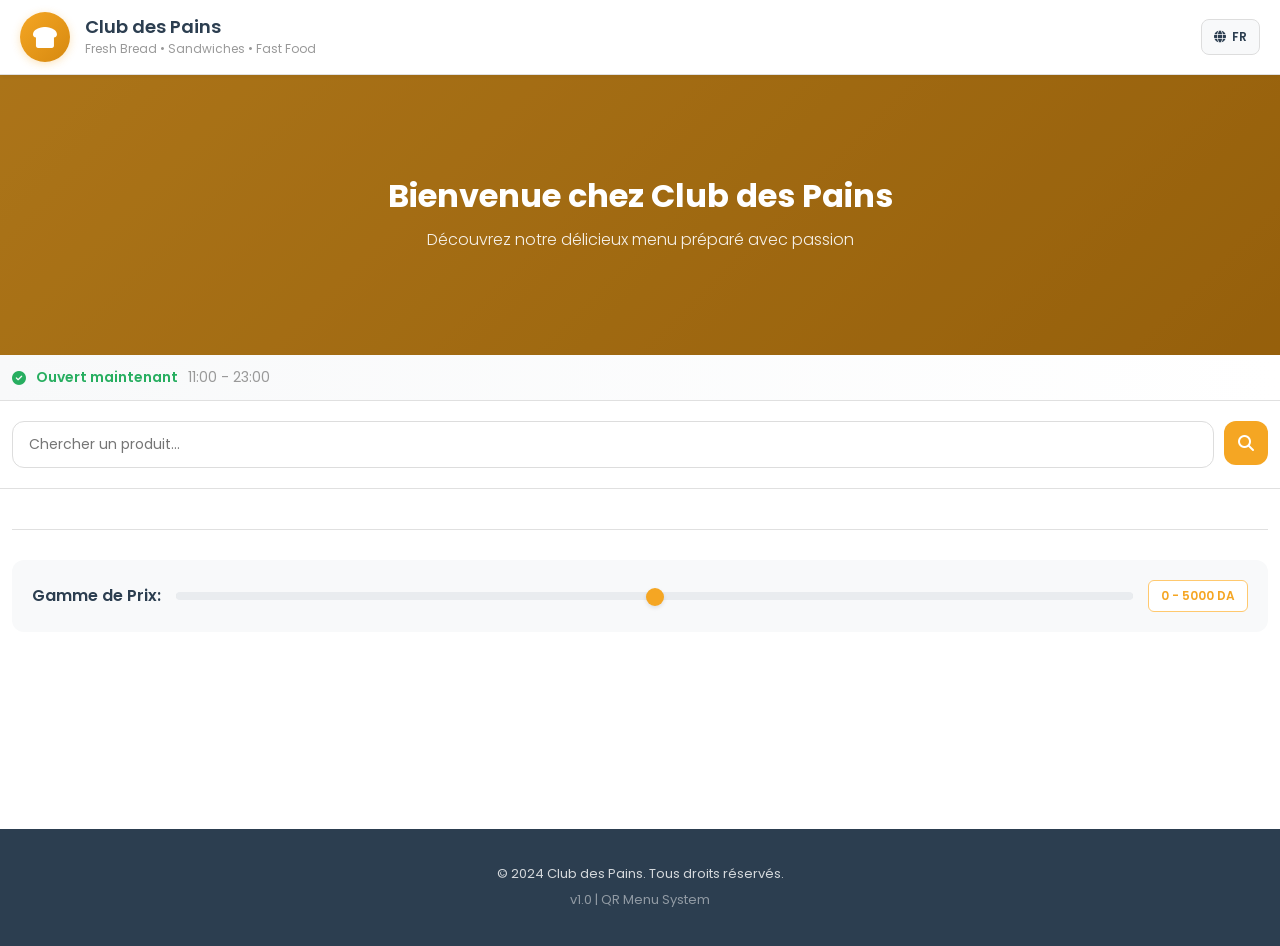
==== index.html @ e2d5fe2d "first commit" ====
<!doctype html>
<html lang="fr">
  <head>
    <meta charset="UTF-8" />
    <meta name="viewport" content="width=device-width, initial-scale=1.0" />
    <meta
      name="description"
      content="Club des Pains - Menu QR Code - Sandwiches, Burgers, Pizzas, Tacos et Desserts"
    />
    <meta
      name="keywords"
      content="restaurant menu, QR code menu, Club des Pains"
    />
    <meta property="og:title" content="Club des Pains - Menu QR" />
    <meta
      property="og:description"
      content="Découvrez notre menu complet via QR Code"
    />
    <meta property="og:image" content="assets/banners/hero.jpg" />
    <meta property="og:type" content="website" />
    <title>Club des Pains - Menu QR</title>

    <link
      rel="canonical"
      href="https://yourusername.github.io/menu-restaurant/"
    />
    <link
      rel="alternate"
      hreflang="fr"
      href="https://yourusername.github.io/menu-restaurant/?lang=fr"
    />
    <link
      rel="alternate"
      hreflang="ar"
      href="https://yourusername.github.io/menu-restaurant/?lang=ar"
    />
    <link
      rel="alternate"
      hreflang="en"
      href="https://yourusername.github.io/menu-restaurant/?lang=en"
    />

    <!-- Bootstrap 5 CSS -->
    <link
      href="https://cdnjs.cloudflare.com/ajax/libs/bootstrap/5.3.0/css/bootstrap.min.css"
      rel="stylesheet"
    />
    <!-- Font Awesome -->
    <link
      href="https://cdnjs.cloudflare.com/ajax/libs/font-awesome/6.4.0/css/all.min.css"
      rel="stylesheet"
    />
    <!-- Google Fonts -->
    <link
      href="https://fonts.googleapis.com/css2?family=Poppins:wght@300;400;500;600;700&family=Cairo:wght@400;500;600;700&display=swap"
      rel="stylesheet"
    />
    <!-- Custom CSS -->
    <link rel="stylesheet" href="css/style.css" />
    <link rel="stylesheet" href="css/responsive.css" />

    <script type="application/ld+json">
      {
        "@context": "https://schema.org",
        "@type": "Restaurant",
        "name": "Club des Pains",
        "url": "https://yourusername.github.io/menu-restaurant/",
        "telephone": "+213 XXXXXXXXX",
        "address": {
          "@type": "PostalAddress",
          "addressCountry": "DZ"
        }
      }
    </script>
  </head>
  <body>
    <!-- Header -->
    <header class="header sticky-top">
      <div class="container-fluid header-content">
        <div class="row align-items-center">
          <div class="col-auto">
            <div class="logo-section">
              <div class="logo-badge">
                <i class="fas fa-bread-slice"></i>
              </div>
              <div class="logo-text">
                <h1 class="restaurant-name" data-i18n="restaurant_name">
                  Club des Pains
                </h1>
                <p class="restaurant-slogan" data-i18n="restaurant_slogan">
                  Fresh Bread • Sandwiches • Fast Food
                </p>
              </div>
            </div>
          </div>

          <div class="col"></div>

          <div class="col-auto">
            <div class="header-controls">
              <!-- Table Number -->
              <div class="table-badge" id="tableNumber" style="display: none">
                <i class="fas fa-utensils"></i>
                <span class="table-num" id="tableNum"></span>
              </div>

              <!-- Language Selector -->
              <div class="language-selector">
                <button
                  class="lang-btn"
                  id="langBtn"
                  data-bs-toggle="dropdown"
                  aria-expanded="false"
                >
                  <i class="fas fa-globe"></i>
                  <span id="currentLang">FR</span>
                </button>
                <ul class="dropdown-menu dropdown-menu-end" id="langDropdown">
                  <li>
                    <a class="dropdown-item lang-option" data-lang="fr" href="#"
                      ><span>🇫🇷</span> Français</a
                    >
                  </li>
                  <li>
                    <a class="dropdown-item lang-option" data-lang="ar" href="#"
                      ><span>🇩🇿</span> العربية</a
                    >
                  </li>
                  <li>
                    <a class="dropdown-item lang-option" data-lang="en" href="#"
                      ><span>🇬🇧</span> English</a
                    >
                  </li>
                </ul>
              </div>
            </div>
          </div>
        </div>
      </div>
    </header>

    <!-- Hero Section -->
    <section class="hero">
      <div
        class="hero-image"
        style="background: linear-gradient(135deg, #f5a623 0%, #d68910 100%)"
      ></div>
      <div class="hero-overlay">
        <div class="hero-content">
          <h2 class="hero-title" data-i18n="welcome">
            Bienvenue chez Club des Pains
          </h2>
          <p class="hero-subtitle" data-i18n="hero_description">
            Découvrez notre délicieux menu préparé avec passion
          </p>
        </div>
      </div>
    </section>

    <!-- Status Banner -->
    <div class="status-banner">
      <div class="container-fluid">
        <div class="status-content">
          <i class="fas fa-check-circle"></i>
          <span data-i18n="open_now">Ouvert maintenant</span>
          <span class="status-time">11:00 - 23:00</span>
        </div>
      </div>
    </div>

    <!-- Search Bar -->
    <div class="search-section">
      <div class="container-fluid">
        <div class="search-wrapper">
          <input
            type="text"
            class="search-input"
            id="searchInput"
            placeholder="Chercher un produit..."
            data-i18n-placeholder="search_placeholder"
          />
          <button class="search-btn" id="searchBtn">
            <i class="fas fa-search"></i>
          </button>
        </div>
      </div>
    </div>

    <!-- Main Content -->
    <main class="main-content">
      <div class="container-fluid">
        <!-- Categories Tabs -->
        <div class="categories-section">
          <div class="categories-scroll">
            <div class="category-tabs" id="categoryTabs">
              <!-- Tabs will be generated by JavaScript -->
            </div>
          </div>
        </div>

        <!-- Filters -->
        <div class="filters-section">
          <div class="filter-group">
            <label data-i18n="price_range">Gamme de Prix:</label>
            <input
              type="range"
              class="form-range filter-range"
              id="priceFilter"
              min="0"
              max="5000"
              step="100"
            />
            <span class="price-display" id="priceDisplay">0 - 5000 DA</span>
          </div>
        </div>

        <!-- Products Grid -->
        <div class="products-grid" id="productsGrid">
          <!-- Products will be generated by JavaScript -->
        </div>

        <!-- No Results -->
        <div class="no-results" id="noResults" style="display: none">
          <i class="fas fa-search"></i>
          <p data-i18n="no_results">Aucun produit trouvé</p>
        </div>
      </div>
    </main>

    <!-- Product Details Modal -->
    <div class="modal fade" id="productModal" tabindex="-1" aria-hidden="true">
      <div class="modal-dialog modal-dialog-centered modal-lg">
        <div class="modal-content">
          <div class="modal-header">
            <h5 class="modal-title" id="productModalLabel"></h5>
            <button
              type="button"
              class="btn-close"
              data-bs-dismiss="modal"
              aria-label="Close"
            ></button>
          </div>
          <div class="modal-body">
            <div class="product-modal-image" id="productModalImage"></div>
            <div class="product-modal-details">
              <h3 id="productModalName"></h3>
              <p class="product-category" id="productModalCategory"></p>
              <p class="product-description" id="productModalDescription"></p>

              <!-- Ingredients -->
              <div class="ingredients-section">
                <h6 data-i18n="ingredients">Ingrédients:</h6>
                <p id="productModalIngredients"></p>
              </div>

              <!-- Price & Availability -->
              <div class="price-availability">
                <div class="price-section">
                  <span class="price-label" data-i18n="price">Prix:</span>
                  <span class="price-value" id="productModalPrice"></span>
                </div>
                <div
                  class="availability-badge"
                  id="productModalAvailability"
                ></div>
              </div>
            </div>
          </div>
          <div class="modal-footer">
            <button
              type="button"
              class="btn btn-secondary"
              data-bs-dismiss="modal"
              data-i18n="close"
            >
              Fermer
            </button>
            <button
              type="button"
              class="btn btn-primary"
              id="addToOrderBtn"
              data-i18n="add_to_order"
            >
              Ajouter à la commande
            </button>
          </div>
        </div>
      </div>
    </div>

    <!-- Footer -->
    <footer class="footer">
      <div class="container-fluid">
        <div class="footer-content">
          <p>
            &copy; 2024 Club des Pains.
            <span data-i18n="all_rights">Tous droits réservés</span>.
          </p>
          <p class="footer-version">v1.0 | QR Menu System</p>
        </div>
      </div>
    </footer>

    <!-- Bootstrap JS -->
    <script src="https://cdnjs.cloudflare.com/ajax/libs/bootstrap/5.3.0/js/bootstrap.bundle.min.js"></script>
    <!-- App Scripts -->
    <script src="js/app.js"></script>
    <script src="js/menu.js"></script>
    <script src="js/search.js"></script>
  </body>
</html>
---- css/style.css ----
/* ================================
   GLOBAL STYLES
   ================================ */

:root {
  --primary-color: #f5a623;
  --primary-dark: #d68910;
  --primary-light: #ffc96f;
  --secondary-color: #2c3e50;
  --accent-color: #e74c3c;
  --success-color: #27ae60;
  --warning-color: #f39c12;
  --light-bg: #f8f9fa;
  --card-shadow: 0 2px 8px rgba(0, 0, 0, 0.1);
  --card-shadow-hover: 0 8px 24px rgba(0, 0, 0, 0.15);
  --border-radius: 12px;
  --transition: all 0.3s cubic-bezier(0.4, 0, 0.2, 1);
}

* {
  margin: 0;
  padding: 0;
  box-sizing: border-box;
}

html {
  scroll-behavior: smooth;
}

body {
  font-family: "Poppins", sans-serif;
  background-color: #ffffff;
  color: #333;
  overflow-x: hidden;
}

body[dir="rtl"] {
  font-family: "Cairo", sans-serif;
  direction: rtl;
  text-align: right;
}

/* Typography */
h1,
h2,
h3,
h4,
h5,
h6 {
  font-weight: 600;
  color: var(--secondary-color);
  margin-bottom: 0.5rem;
}

p {
  margin-bottom: 0;
  color: #666;
  line-height: 1.6;
}

a {
  color: var(--primary-color);
  text-decoration: none;
  transition: var(--transition);
}

a:hover {
  color: var(--primary-dark);
}

/* ================================
   HEADER STYLES
   ================================ */

.header {
  background: white;
  border-bottom: 1px solid #e0e0e0;
  z-index: 1000;
  box-shadow: 0 2px 4px rgba(0, 0, 0, 0.05);
}

.header-content {
  padding: 12px 20px;
}

.logo-section {
  display: flex;
  align-items: center;
  gap: 15px;
}

.logo-badge {
  width: 50px;
  height: 50px;
  background: linear-gradient(
    135deg,
    var(--primary-color),
    var(--primary-dark)
  );
  border-radius: 50%;
  display: flex;
  align-items: center;
  justify-content: center;
  color: white;
  font-size: 24px;
  flex-shrink: 0;
  box-shadow: 0 2px 8px rgba(245, 166, 35, 0.3);
}

.logo-text h1 {
  font-size: 18px;
  margin: 0;
  color: var(--secondary-color);
}

.restaurant-slogan {
  font-size: 12px;
  color: #999;
  margin-top: 2px;
}

.header-controls {
  display: flex;
  align-items: center;
  gap: 15px;
}

/* Table Badge */
.table-badge {
  background: var(--light-bg);
  border: 2px solid var(--primary-color);
  border-radius: 8px;
  padding: 8px 12px;
  display: flex;
  align-items: center;
  gap: 8px;
  font-weight: 600;
  color: var(--primary-dark);
  font-size: 14px;
}

/* Language Selector */
.language-selector {
  position: relative;
}

.lang-btn {
  background: var(--light-bg);
  border: 1px solid #ddd;
  border-radius: 8px;
  padding: 8px 12px;
  font-size: 12px;
  font-weight: 600;
  color: var(--secondary-color);
  display: flex;
  align-items: center;
  gap: 6px;
  cursor: pointer;
  transition: var(--transition);
}

.lang-btn:hover {
  background: var(--primary-color);
  color: white;
  border-color: var(--primary-color);
}

.lang-option {
  font-size: 14px;
  transition: var(--transition);
}

.lang-option:hover {
  background-color: var(--light-bg);
  color: var(--primary-dark);
}

/* ================================
   HERO SECTION
   ================================ */

.hero {
  height: 280px;
  position: relative;
  overflow: hidden;
  background: linear-gradient(
    135deg,
    var(--primary-color),
    var(--primary-dark)
  );
}

.hero-image {
  width: 100%;
  height: 100%;
  position: absolute;
  top: 0;
  left: 0;
  z-index: 1;
}

.hero-overlay {
  position: absolute;
  top: 0;
  left: 0;
  width: 100%;
  height: 100%;
  background: rgba(0, 0, 0, 0.3);
  z-index: 2;
  display: flex;
  align-items: center;
  justify-content: center;
}

.hero-content {
  text-align: center;
  color: white;
  z-index: 3;
  position: relative;
}

.hero-title {
  font-size: 32px;
  font-weight: 700;
  margin-bottom: 12px;
  color: white;
}

.hero-subtitle {
  font-size: 16px;
  color: rgba(255, 255, 255, 0.9);
  font-weight: 300;
}

/* ================================
   STATUS BANNER
   ================================ */

.status-banner {
  background: linear-gradient(90deg, #f8f9fa, #fff);
  border-bottom: 1px solid #e0e0e0;
  padding: 12px 0;
}

.status-content {
  display: flex;
  align-items: center;
  gap: 10px;
  color: var(--success-color);
  font-weight: 600;
  font-size: 14px;
}

.status-time {
  color: #999;
  font-weight: 400;
}

/* ================================
   SEARCH SECTION
   ================================ */

.search-section {
  padding: 20px 0;
  background: white;
  border-bottom: 1px solid #e0e0e0;
}

.search-wrapper {
  display: flex;
  gap: 10px;
  position: relative;
}

.search-input {
  flex: 1;
  padding: 12px 16px;
  border: 1px solid #ddd;
  border-radius: var(--border-radius);
  font-size: 14px;
  transition: var(--transition);
}

.search-input:focus {
  outline: none;
  border-color: var(--primary-color);
  box-shadow: 0 0 0 3px rgba(245, 166, 35, 0.1);
}

.search-btn {
  background: var(--primary-color);
  border: none;
  color: white;
  width: 44px;
  height: 44px;
  border-radius: var(--border-radius);
  cursor: pointer;
  display: flex;
  align-items: center;
  justify-content: center;
  transition: var(--transition);
  font-size: 16px;
}

.search-btn:hover {
  background: var(--primary-dark);
  transform: translateY(-2px);
}

/* ================================
   MAIN CONTENT
   ================================ */

.main-content {
  padding: 20px 0;
  background: white;
  min-height: calc(100vh - 600px);
}

/* Categories Section */
.categories-section {
  margin-bottom: 30px;
  border-bottom: 1px solid #e0e0e0;
  padding-bottom: 20px;
}

.categories-scroll {
  overflow-x: auto;
  -webkit-overflow-scrolling: touch;
  scrollbar-width: none;
}

.categories-scroll::-webkit-scrollbar {
  display: none;
}

.category-tabs {
  display: flex;
  gap: 10px;
  min-width: min-content;
  padding: 0 20px;
}

.category-tab {
  padding: 10px 18px;
  background: var(--light-bg);
  border: 2px solid transparent;
  border-radius: 20px;
  cursor: pointer;
  font-size: 13px;
  font-weight: 600;
  color: #666;
  white-space: nowrap;
  transition: var(--transition);
  flex-shrink: 0;
}

.category-tab:hover {
  background: var(--primary-light);
  color: var(--secondary-color);
}

.category-tab.active {
  background: var(--primary-color);
  color: white;
  border-color: var(--primary-dark);
}

/* Filters Section */
.filters-section {
  padding: 20px;
  background: var(--light-bg);
  border-radius: var(--border-radius);
  margin-bottom: 30px;
}

.filter-group {
  display: flex;
  align-items: center;
  gap: 15px;
}

.filter-group label {
  font-weight: 600;
  color: var(--secondary-color);
  white-space: nowrap;
  margin: 0;
}

.filter-range {
  flex: 1;
  height: 6px;
  border-radius: 3px;
  background: #ddd;
  outline: none;
  -webkit-appearance: none;
  appearance: none;
}

.filter-range::-webkit-slider-thumb {
  -webkit-appearance: none;
  appearance: none;
  width: 18px;
  height: 18px;
  border-radius: 50%;
  background: var(--primary-color);
  cursor: pointer;
  transition: var(--transition);
  box-shadow: 0 2px 4px rgba(0, 0, 0, 0.1);
}

.filter-range::-webkit-slider-thumb:hover {
  background: var(--primary-dark);
  transform: scale(1.1);
}

.filter-range::-moz-range-thumb {
  width: 18px;
  height: 18px;
  border-radius: 50%;
  background: var(--primary-color);
  cursor: pointer;
  border: none;
  transition: var(--transition);
  box-shadow: 0 2px 4px rgba(0, 0, 0, 0.1);
}

.price-display {
  background: white;
  padding: 6px 12px;
  border-radius: 6px;
  font-size: 12px;
  font-weight: 600;
  color: var(--primary-color);
  white-space: nowrap;
  border: 1px solid var(--primary-light);
}

/* Products Grid */
.products-grid {
  display: grid;
  grid-template-columns: repeat(auto-fill, minmax(160px, 1fr));
  gap: 20px;
  padding: 0 20px 40px;
  margin-bottom: 20px;
}

.product-card {
  background: white;
  border-radius: var(--border-radius);
  overflow: hidden;
  cursor: pointer;
  transition: var(--transition);
  box-shadow: var(--card-shadow);
  display: flex;
  flex-direction: column;
  border: 1px solid #f0f0f0;
}

.product-card:hover {
  box-shadow: var(--card-shadow-hover);
  transform: translateY(-4px);
}

.product-image {
  width: 100%;
  height: 140px;
  background: linear-gradient(135deg, #f5a623, #d68910);
  display: flex;
  align-items: center;
  justify-content: center;
  overflow: hidden;
  font-size: 40px;
  color: white;
  opacity: 0.9;
}

.product-image img {
  width: 100%;
  height: 100%;
  object-fit: cover;
}

.product-content {
  padding: 15px;
  flex: 1;
  display: flex;
  flex-direction: column;
}

.product-name {
  font-size: 14px;
  font-weight: 600;
  color: var(--secondary-color);
  margin-bottom: 6px;
  line-height: 1.3;
  min-height: 28px;
}

.product-description {
  font-size: 12px;
  color: #999;
  margin-bottom: 10px;
  line-height: 1.3;
  display: -webkit-box;
  -webkit-line-clamp: 2;
  -webkit-box-orient: vertical;
  overflow: hidden;
}

.product-footer {
  display: flex;
  justify-content: space-between;
  align-items: center;
  margin-top: auto;
}

.product-price {
  font-size: 16px;
  font-weight: 700;
  color: var(--primary-color);
}

.availability-badge {
  font-size: 11px;
  padding: 4px 8px;
  border-radius: 6px;
  font-weight: 600;
  white-space: nowrap;
}

.availability-badge.available {
  background: #d4edda;
  color: #155724;
}

.availability-badge.unavailable {
  background: #f8d7da;
  color: #721c24;
}

/* No Results */
.no-results {
  text-align: center;
  padding: 60px 20px;
  color: #999;
}

.no-results i {
  font-size: 48px;
  margin-bottom: 20px;
  opacity: 0.3;
}

.no-results p {
  font-size: 16px;
}

/* ================================
   PRODUCT MODAL
   ================================ */

.modal-content {
  border: none;
  border-radius: var(--border-radius);
  box-shadow: 0 10px 40px rgba(0, 0, 0, 0.2);
}

.modal-header {
  border-bottom: 1px solid #e0e0e0;
  padding: 20px;
}

.modal-body {
  padding: 0;
}

.product-modal-image {
  width: 100%;
  height: 300px;
  background: linear-gradient(135deg, #f5a623, #d68910);
  display: flex;
  align-items: center;
  justify-content: center;
  font-size: 60px;
  color: white;
  overflow: hidden;
}

.product-modal-image img {
  width: 100%;
  height: 100%;
  object-fit: cover;
}

.product-modal-details {
  padding: 20px;
}

.product-modal-details h3 {
  font-size: 24px;
  margin-bottom: 8px;
}

.product-category {
  color: var(--primary-color);
  font-weight: 600;
  font-size: 12px;
  text-transform: uppercase;
  margin-bottom: 12px;
}

.product-description {
  font-size: 14px;
  color: #666;
  margin-bottom: 20px;
  line-height: 1.6;
}

.ingredients-section {
  background: var(--light-bg);
  padding: 15px;
  border-radius: 8px;
  margin-bottom: 20px;
}

.ingredients-section h6 {
  margin: 0 0 10px;
  font-size: 13px;
  font-weight: 600;
}

.ingredients-section p {
  margin: 0;
  font-size: 13px;
  line-height: 1.6;
  color: #666;
}

.price-availability {
  display: flex;
  justify-content: space-between;
  align-items: center;
  padding-top: 15px;
  border-top: 1px solid #e0e0e0;
}

.price-section {
  display: flex;
  align-items: center;
  gap: 8px;
}

.price-label {
  font-weight: 600;
  color: #666;
  font-size: 13px;
}

.price-value {
  font-size: 24px;
  font-weight: 700;
  color: var(--primary-color);
}

.modal-footer {
  border-top: 1px solid #e0e0e0;
  padding: 15px 20px;
  gap: 10px;
}

.btn-primary {
  background: var(--primary-color);
  border: none;
  color: white;
  font-weight: 600;
  transition: var(--transition);
}

.btn-primary:hover {
  background: var(--primary-dark);
  color: white;
}

/* ================================
   FOOTER
   ================================ */

.footer {
  background: var(--secondary-color);
  color: white;
  padding: 30px 0;
  text-align: center;
  margin-top: 40px;
}

.footer-content p {
  margin: 5px 0;
  color: rgba(255, 255, 255, 0.8);
  font-size: 13px;
}

.footer-version {
  font-size: 12px;
  opacity: 0.6;
}

/* ================================
   ANIMATIONS
   ================================ */

@keyframes fadeIn {
  from {
    opacity: 0;
    transform: translateY(10px);
  }
  to {
    opacity: 1;
    transform: translateY(0);
  }
}

@keyframes slideInLeft {
  from {
    opacity: 0;
    transform: translateX(-20px);
  }
  to {
    opacity: 1;
    transform: translateX(0);
  }
}

.product-card {
  animation: fadeIn 0.4s ease-out;
}

/* ================================
   SCROLLBAR STYLING
   ================================ */

::-webkit-scrollbar {
  width: 8px;
  height: 8px;
}

::-webkit-scrollbar-track {
  background: #f1f1f1;
}

::-webkit-scrollbar-thumb {
  background: var(--primary-color);
  border-radius: 4px;
}

::-webkit-scrollbar-thumb:hover {
  background: var(--primary-dark);
}
---- css/responsive.css ----
/* ================================
   RESPONSIVE STYLES
   ================================ */

/* Mobile adjustments */
@media (max-width: 768px) {
    .hero {
        height: 200px;
    }

    .hero-title {
        font-size: 24px;
    }

    .hero-subtitle {
        font-size: 14px;
    }

    .logo-badge {
        width: 40px;
        height: 40px;
        font-size: 20px;
    }

    .logo-text h1 {
        font-size: 16px;
    }

    .restaurant-slogan {
        font-size: 10px;
    }

    .search-input {
        padding: 10px 12px;
        font-size: 13px;
    }

    .search-btn {
        width: 40px;
        height: 40px;
        font-size: 14px;
    }

    .category-tab {
        padding: 8px 14px;
        font-size: 12px;
    }

    .product-image {
        height: 120px;
        font-size: 35px;
    }

    .product-name {
        font-size: 13px;
    }

    .product-description {
        font-size: 11px;
    }

    .product-price {
        font-size: 14px;
    }

    .availability-badge {
        font-size: 10px;
        padding: 3px 6px;
    }

    .modal-body {
        padding: 15px;
    }

    .product-modal-image {
        height: 250px;
        font-size: 50px;
    }

    .product-modal-details h3 {
        font-size: 20px;
    }

    .product-description {
        font-size: 13px;
    }

    .price-value {
        font-size: 20px;
    }

    .btn-primary {
        padding: 10px 15px;
        font-size: 14px;
    }
}

/* Extra small devices */
@media (max-width: 480px) {
    .hero {
        height: 180px;
    }

    .header-content {
        padding: 10px 15px;
    }

    .logo-section {
        gap: 10px;
    }

    .logo-badge {
        width: 35px;
        height: 35px;
        font-size: 18px;
    }

    .logo-text h1 {
        font-size: 14px;
    }

    .restaurant-slogan {
        font-size: 9px;
    }

    .header-controls {
        gap: 10px;
    }

    .lang-btn {
        padding: 6px 10px;
        font-size: 11px;
    }

    .search-section {
        padding: 15px 0;
    }

    .search-wrapper {
        gap: 8px;
    }

    .search-input {
        padding: 8px 10px;
        font-size: 12px;
    }

    .search-btn {
        width: 36px;
        height: 36px;
    }

    .filters-section {
        padding: 15px;
    }

    .filter-group {
        flex-wrap: wrap;
        gap: 10px;
    }

    .filter-group label {
        font-size: 12px;
    }

    .price-display {
        font-size: 11px;
        padding: 5px 10px;
    }

    .products-grid {
        grid-template-columns: repeat(auto-fill, minmax(140px, 1fr));
        gap: 15px;
        padding: 0 15px 30px;
    }

    .product-card {
        margin-bottom: 10px;
    }

    .product-image {
        height: 100px;
        font-size: 30px;
    }

    .product-name {
        font-size: 12px;
        min-height: 24px;
    }

    .product-description {
        font-size: 10px;
    }

    .product-price {
        font-size: 13px;
    }

    .availability-badge {
        font-size: 9px;
        padding: 2px 5px;
    }

    .status-banner {
        padding: 8px 0;
    }

    .status-content {
        gap: 8px;
        font-size: 12px;
    }

    .status-time {
        font-size: 11px;
    }

    .hero-title {
        font-size: 20px;
    }

    .hero-subtitle {
        font-size: 12px;
    }

    .footer {
        padding: 20px 0;
    }

    .footer-content p {
        font-size: 11px;
    }

    .footer-version {
        font-size: 10px;
    }
}
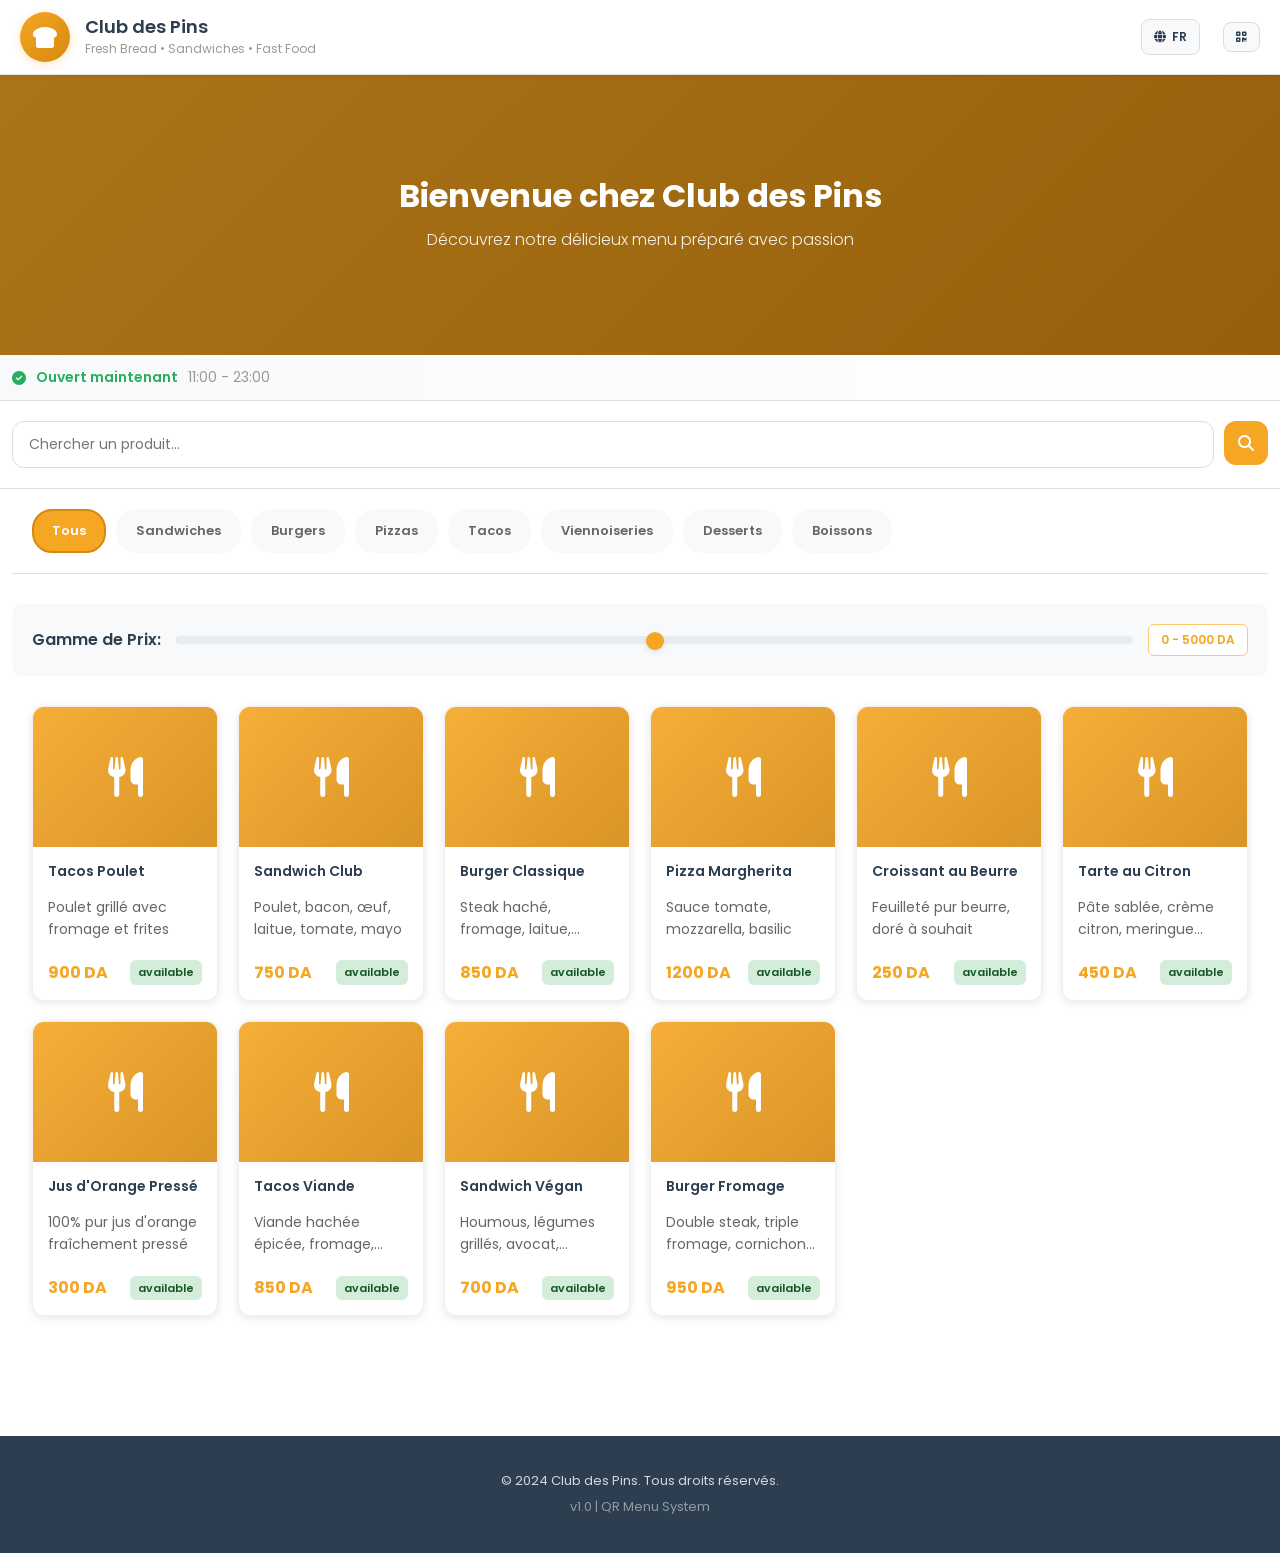
==== commit 02d33c3d: "updates" ====
--- a/index.html
+++ b/index.html
@@ -5,39 +5,39 @@
     <meta name="viewport" content="width=device-width, initial-scale=1.0" />
     <meta
       name="description"
-      content="Club des Pains - Menu QR Code - Sandwiches, Burgers, Pizzas, Tacos et Desserts"
+      content="Club des Pins - Menu QR Code - Sandwiches, Burgers, Pizzas, Tacos et Desserts"
     />
     <meta
       name="keywords"
-      content="restaurant menu, QR code menu, Club des Pains"
-    />
-    <meta property="og:title" content="Club des Pains - Menu QR" />
+      content="restaurant menu, QR code menu, Club des Pins"
+    />
+    <meta property="og:title" content="Club des Pins - Menu QR" />
     <meta
       property="og:description"
       content="Découvrez notre menu complet via QR Code"
     />
     <meta property="og:image" content="assets/banners/hero.jpg" />
     <meta property="og:type" content="website" />
-    <title>Club des Pains - Menu QR</title>
+    <title>Club des Pins - Menu QR</title>
 
     <link
       rel="canonical"
-      href="https://yourusername.github.io/menu-restaurant/"
+      href="https://haithemkoriche.github.io/menu-restaurant/"
     />
     <link
       rel="alternate"
       hreflang="fr"
-      href="https://yourusername.github.io/menu-restaurant/?lang=fr"
+      href="https://haithemkoriche.github.io/menu-restaurant/?lang=fr"
     />
     <link
       rel="alternate"
       hreflang="ar"
-      href="https://yourusername.github.io/menu-restaurant/?lang=ar"
+      href="https://haithemkoriche.github.io/menu-restaurant/?lang=ar"
     />
     <link
       rel="alternate"
       hreflang="en"
-      href="https://yourusername.github.io/menu-restaurant/?lang=en"
+      href="https://haithemkoriche.github.io/menu-restaurant/?lang=en"
     />
 
     <!-- Bootstrap 5 CSS -->
@@ -63,8 +63,8 @@
       {
         "@context": "https://schema.org",
         "@type": "Restaurant",
-        "name": "Club des Pains",
-        "url": "https://yourusername.github.io/menu-restaurant/",
+        "name": "Club des Pins",
+        "url": "https://haithemkoriche.github.io/menu-restaurant/",
         "telephone": "+213 XXXXXXXXX",
         "address": {
           "@type": "PostalAddress",
@@ -85,7 +85,7 @@
               </div>
               <div class="logo-text">
                 <h1 class="restaurant-name" data-i18n="restaurant_name">
-                  Club des Pains
+                  Club des Pins
                 </h1>
                 <p class="restaurant-slogan" data-i18n="restaurant_slogan">
                   Fresh Bread • Sandwiches • Fast Food
@@ -133,6 +133,11 @@
                   </li>
                 </ul>
               </div>
+
+              <!-- QR Code Generator -->
+              <button class="qr-btn" id="qrBtn" title="Generate QR Code">
+                <i class="fas fa-qrcode"></i>
+              </button>
             </div>
           </div>
         </div>
@@ -148,7 +153,7 @@
       <div class="hero-overlay">
         <div class="hero-content">
           <h2 class="hero-title" data-i18n="welcome">
-            Bienvenue chez Club des Pains
+            Bienvenue chez Club des Pins
           </h2>
           <p class="hero-subtitle" data-i18n="hero_description">
             Découvrez notre délicieux menu préparé avec passion
@@ -293,7 +298,7 @@
       <div class="container-fluid">
         <div class="footer-content">
           <p>
-            &copy; 2024 Club des Pains.
+            &copy; 2024 Club des Pins.
             <span data-i18n="all_rights">Tous droits réservés</span>.
           </p>
           <p class="footer-version">v1.0 | QR Menu System</p>
--- a/css/style.css
+++ b/css/style.css
@@ -175,6 +175,34 @@
   color: var(--primary-dark);
 }
 
+/* QR Code Button */
+.qr-btn {
+  background: var(--light-bg);
+  border: 1px solid #ddd;
+  border-radius: 8px;
+  padding: 8px 12px;
+  font-size: 12px;
+  font-weight: 600;
+  color: var(--secondary-color);
+  display: flex;
+  align-items: center;
+  gap: 6px;
+  cursor: pointer;
+  transition: var(--transition);
+  margin-left: 8px;
+}
+
+.qr-btn:hover {
+  background: var(--primary-color);
+  color: white;
+  border-color: var(--primary-color);
+  transform: translateY(-2px);
+}
+
+.qr-btn:active {
+  transform: translateY(0);
+}
+
 /* ================================
    HERO SECTION
    ================================ */
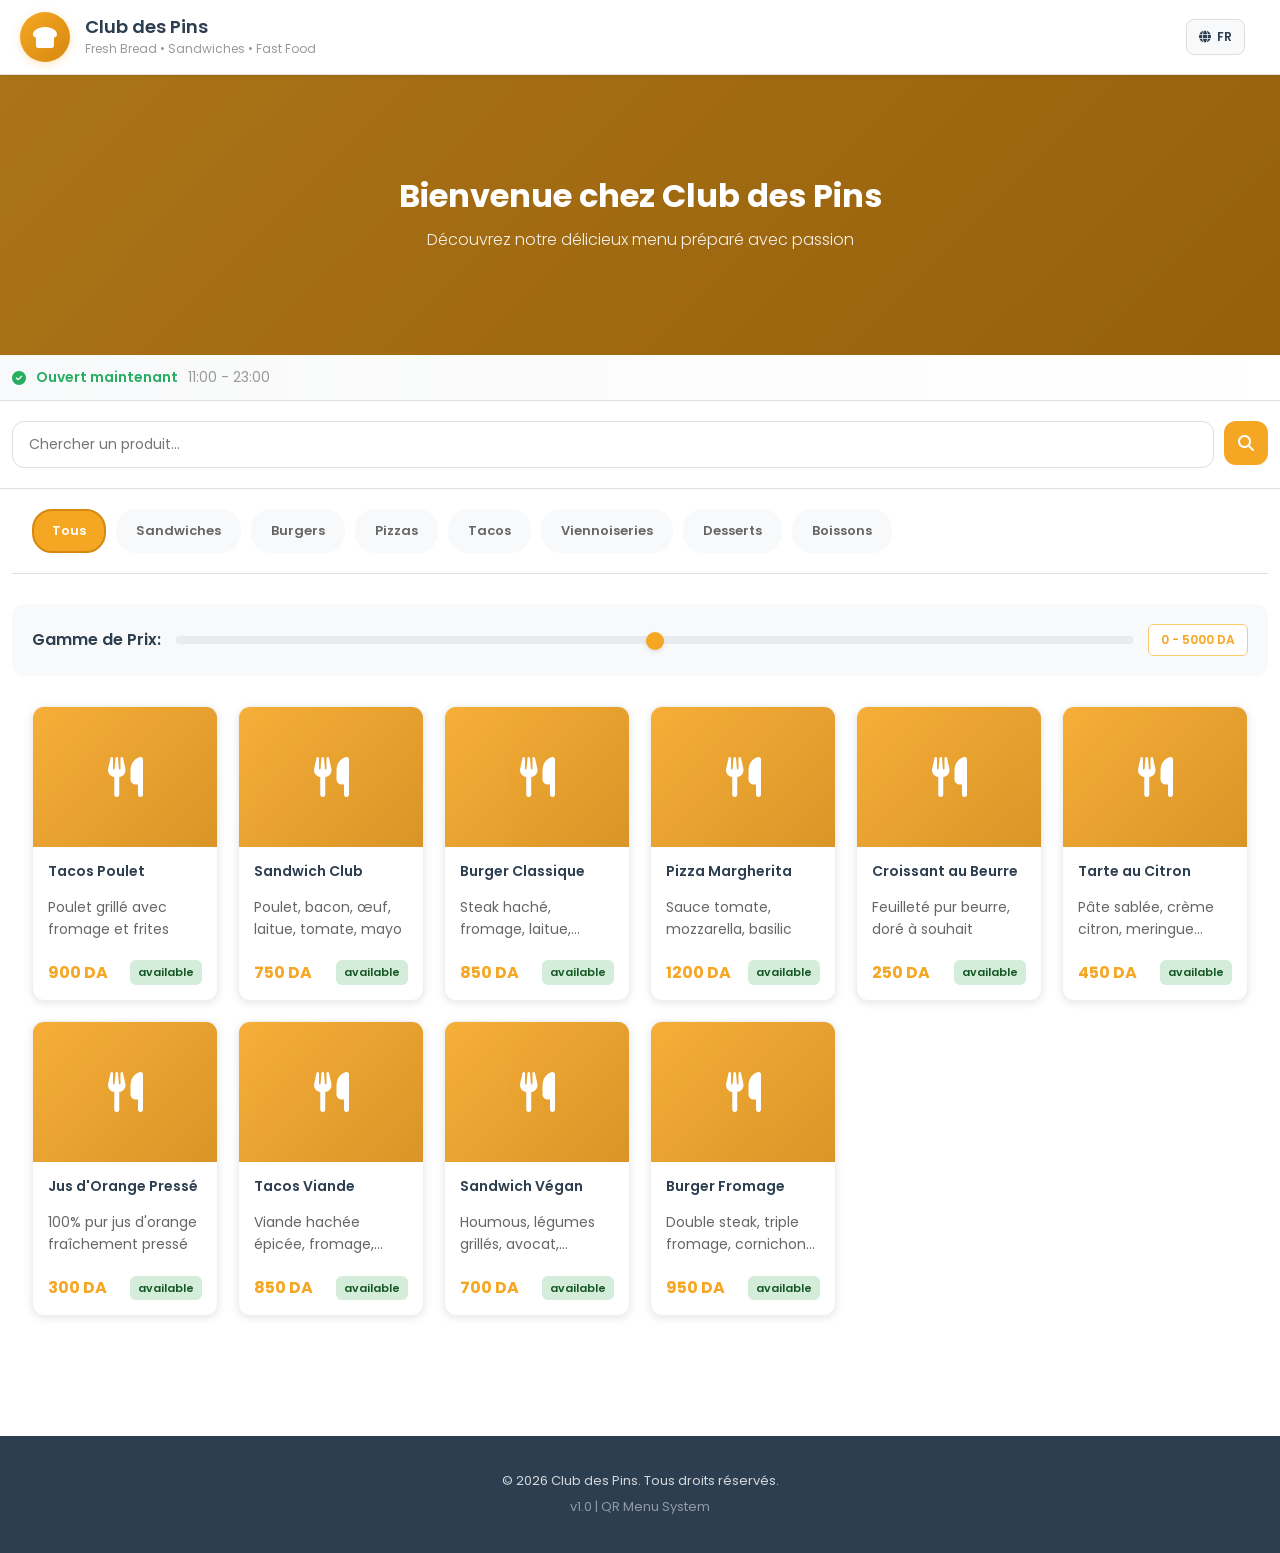
==== commit d808fbac: "v2" ====
--- a/index.html
+++ b/index.html
@@ -133,11 +133,9 @@
                   </li>
                 </ul>
               </div>
-
-              <!-- QR Code Generator -->
-              <button class="qr-btn" id="qrBtn" title="Generate QR Code">
-                <i class="fas fa-qrcode"></i>
-              </button>
+              <!-- QR Code Generator (hidden by default, shown with ?showqr=1) -->
+              <div id="qRButtonContainer"></div>
+
             </div>
           </div>
         </div>
@@ -298,7 +296,7 @@
       <div class="container-fluid">
         <div class="footer-content">
           <p>
-            &copy; 2024 Club des Pins.
+            &copy; 2026 Club des Pins.
             <span data-i18n="all_rights">Tous droits réservés</span>.
           </p>
           <p class="footer-version">v1.0 | QR Menu System</p>
--- a/css/style.css
+++ b/css/style.css
@@ -203,6 +203,75 @@
   transform: translateY(0);
 }
 
+/* QR Code Modal Styles */
+.qr-grid {
+  gap: 15px;
+}
+
+.qr-grid img {
+  border: 1px solid #ddd;
+  border-radius: 4px;
+  transition: transform 0.2s;
+}
+
+.qr-grid img:hover {
+  transform: scale(1.05);
+}
+
+/* Print Button */
+#printQrBtn {
+  background: var(--primary-color);
+  border: none;
+  color: white;
+  font-weight: 600;
+  padding: 8px 16px;
+  border-radius: 4px;
+  cursor: pointer;
+  transition: var(--transition);
+}
+
+#printQrBtn:hover {
+  background: var(--primary-dark);
+  color: white;
+  transform: translateY(-2px);
+}
+
+#printQrBtn:active {
+  transform: translateY(0);
+}
+
+/* Print Styles */
+@media print {
+  /* Hide modal header and footer when printing */
+  #qrModal .modal-header,
+  #qrModal .modal-footer {
+    display: none !important;
+  }
+
+  /* Make QR codes larger when printing */
+  .qr-grid img {
+    width: 150px !important;
+    height: 150px !important;
+  }
+
+  /* Adjust grid layout for printing */
+  .qr-grid {
+    grid-template-columns: repeat(auto-fill, minmax(180px, 1fr)) !important;
+    gap: 20px !important;
+  }
+
+  /* Hide print button when printing */
+  #printQrBtn {
+    display: none !important;
+  }
+
+  /* Hide single QR mode buttons when printing */
+  #singleQrBtn,
+  #multipleQrBtn {
+    display: none !important;
+  }
+}
+
 /* ================================
    HERO SECTION
    ================================ */
@@ -722,6 +791,16 @@
   margin-top: 40px;
 }
 
+/* Order Toast Styles */
+#orderToast {
+  z-index: 1060 !important;
+}
+
+/* Ensure toast appears above modals */
+.toast {
+  min-width: 250px;
+}
+
 .footer-content p {
   margin: 5px 0;
   color: rgba(255, 255, 255, 0.8);
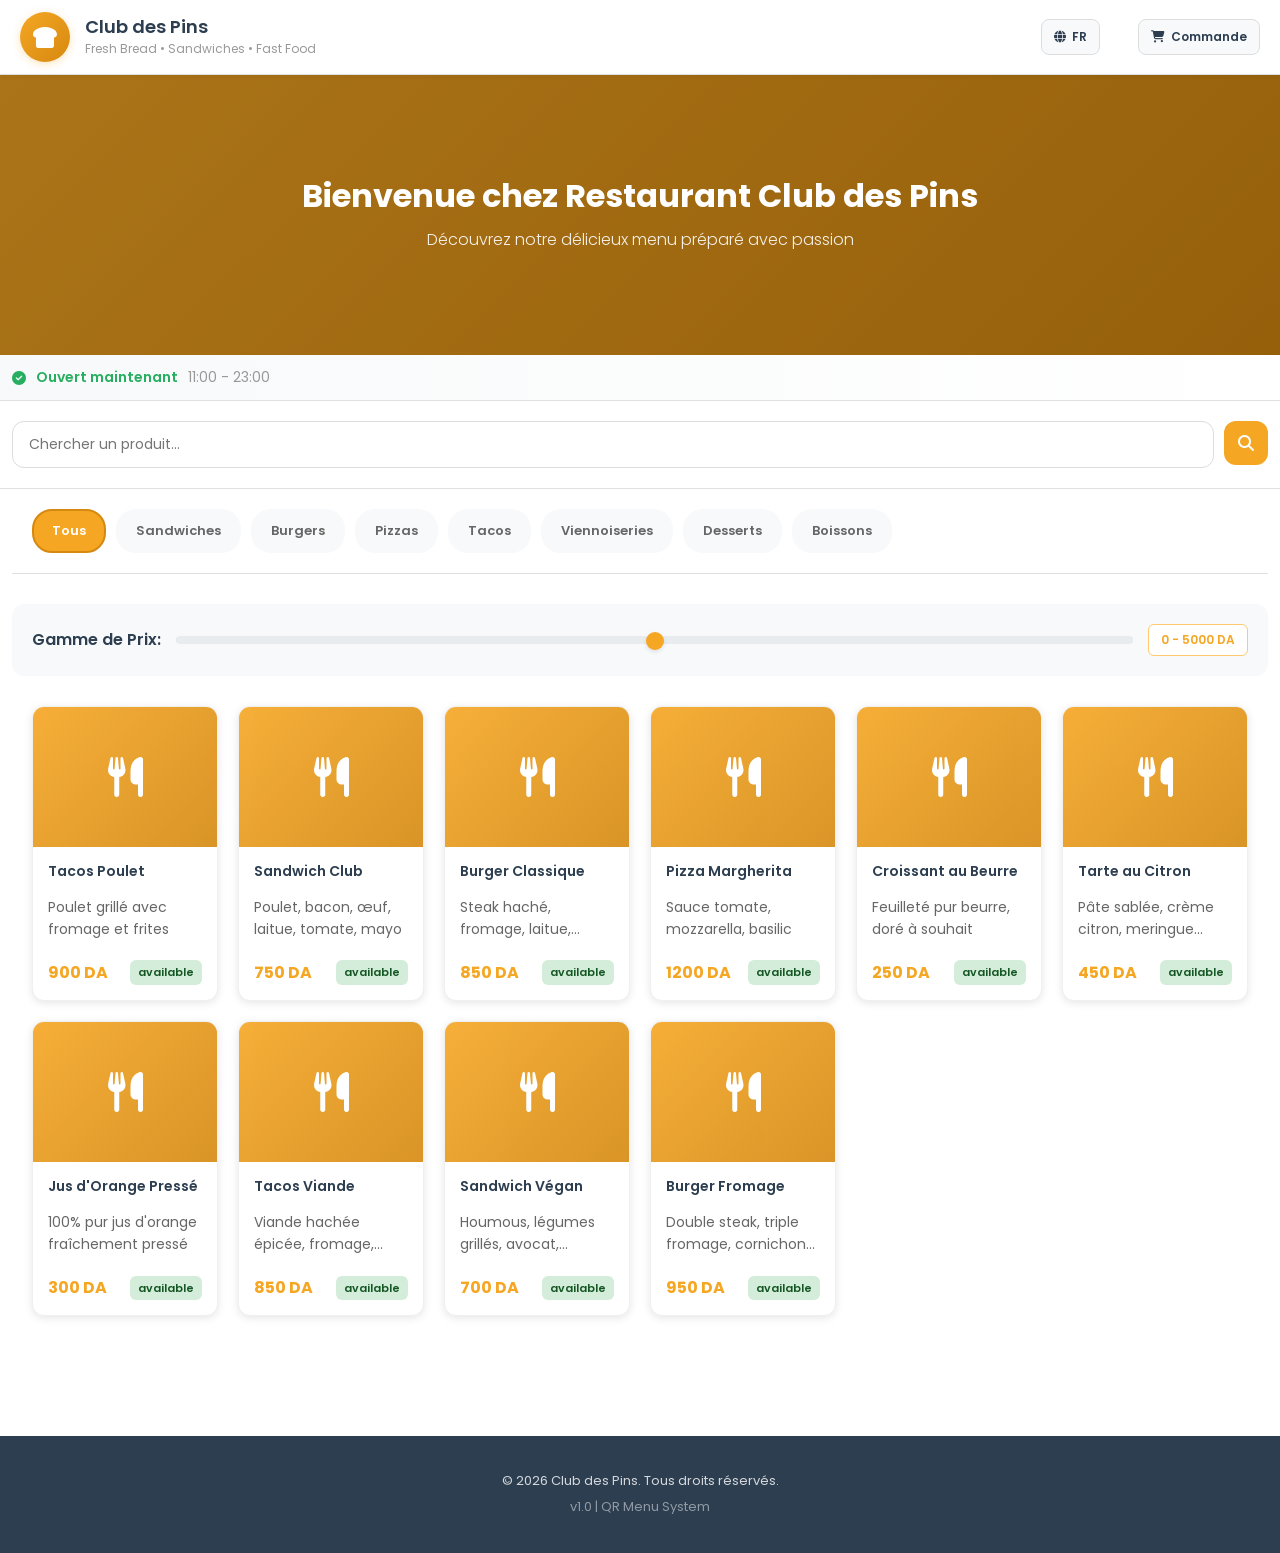
==== commit 08c90d20: "v3" ====
--- a/index.html
+++ b/index.html
@@ -135,6 +135,7 @@
               </div>
               <!-- QR Code Generator (hidden by default, shown with ?showqr=1) -->
               <div id="qRButtonContainer"></div>
+                  <div id="orderButtonContainer"></div>
 
             </div>
           </div>
@@ -267,6 +268,10 @@
                   id="productModalAvailability"
                 ></div>
               </div>
+            <div class="product-quantity mb-2">
+              <label for="productQuantity" class="form-label" data-i18n="quantity">Quantité :</label>
+              <input type="number" id="productQuantity" class="form-control" value="1" min="1" style="width:80px;">
+            </div>
             </div>
           </div>
           <div class="modal-footer">
@@ -291,6 +296,27 @@
       </div>
     </div>
 
+    <!-- Order Modal -->
+    <div class="modal fade" id="orderModal" tabindex="-1" aria-hidden="true">
+      <div class="modal-dialog modal-dialog-centered">
+        <div class="modal-content">
+          <div class="modal-header">
+            <h5 class="modal-title" id="orderModalLabel">Votre Commande</h5>
+            <button type="button" class="btn-close" data-bs-dismiss="modal" aria-label="Close"></button>
+          </div>
+          <div class="modal-body">
+            <div id="orderList"></div>
+            <p id="orderEmpty" class="text-center">Aucune commande pour le moment.</p>
+          </div>
+          <div class="modal-footer">
+            <button type="button" class="btn btn-secondary" data-bs-dismiss="modal">Fermer</button>
+            <button type="button" class="btn btn-danger" id="clearOrdersBtn">Vider la commande</button>
+            <!-- <button type="button" class="btn btn-primary" id="sendOrdersBtn">Envoyer la commande</button> -->
+          </div>
+        </div>
+      </div>
+    </div>
+
     <!-- Footer -->
     <footer class="footer">
       <div class="container-fluid">
--- a/css/style.css
+++ b/css/style.css
@@ -177,6 +177,7 @@
 
 /* QR Code Button */
 .qr-btn {
+  margin-right: 8px;
   background: var(--light-bg);
   border: 1px solid #ddd;
   border-radius: 8px;
@@ -200,6 +201,36 @@
 }
 
 .qr-btn:active {
+    transform: translateY(0);
+}
+
+/* Order Button */
+.order-btn {
+    background: var(--light-bg);
+    border: 1px solid #ddd;
+    border-radius: 8px;
+    padding: 8px 12px;
+    font-size: 12px;
+    font-weight: 600;
+    color: var(--secondary-color);
+    display: flex;
+    align-items: center;
+    gap: 6px;
+    cursor: pointer;
+    transition: var(--transition);
+    margin-left: 8px;
+}
+
+.order-btn:hover {
+    background: var(--primary-color);
+    color: white;
+    border-color: var(--primary-color);
+    transform: translateY(-2px);
+}
+
+.order-btn:active {
+    transform: translateY(0);
+}
   transform: translateY(0);
 }
 
@@ -242,33 +273,41 @@
 
 /* Print Styles */
 @media print {
-  /* Hide modal header and footer when printing */
-  #qrModal .modal-header,
-  #qrModal .modal-footer {
-    display: none !important;
+  /* Hide everything except QR code content when printing */
+  body * {
+    visibility: hidden !important;
   }
-
-  /* Make QR codes larger when printing */
+  /* Show only the QR code container and its children */
+  #qrContent,
+  #qrContent * {
+    visibility: visible !important;
+  }
+  /* Position QR code at top left for blank paper */
+  #qrContent {
+    position: absolute !important;
+    top: 0 !important;
+    left: 0 !important;
+    width: 100% !important;
+    height: 100% !important;
+    margin: 0 !important;
+    padding: 20px !important;
+  }
+  /* Hide modal backdrop and make modal transparent */
+  #qrModal,
+  #qrModal .modal-dialog,
+  #qrModal .modal-content {
+    background: transparent !important;
+    box-shadow: none !important;
+  }
+  /* Ensure QR codes are visible and properly sized */
   .qr-grid img {
     width: 150px !important;
     height: 150px !important;
   }
-
-  /* Adjust grid layout for printing */
   .qr-grid {
-    grid-template-columns: repeat(auto-fill, minmax(180px, 1fr)) !important;
     gap: 20px !important;
-  }
-
-  /* Hide print button when printing */
-  #printQrBtn {
-    display: none !important;
-  }
-
-  /* Hide single QR mode buttons when printing */
-  #singleQrBtn,
-  #multipleQrBtn {
-    display: none !important;
+    justify-content: center !important;
+    align-items: start !important;
   }
 }
 
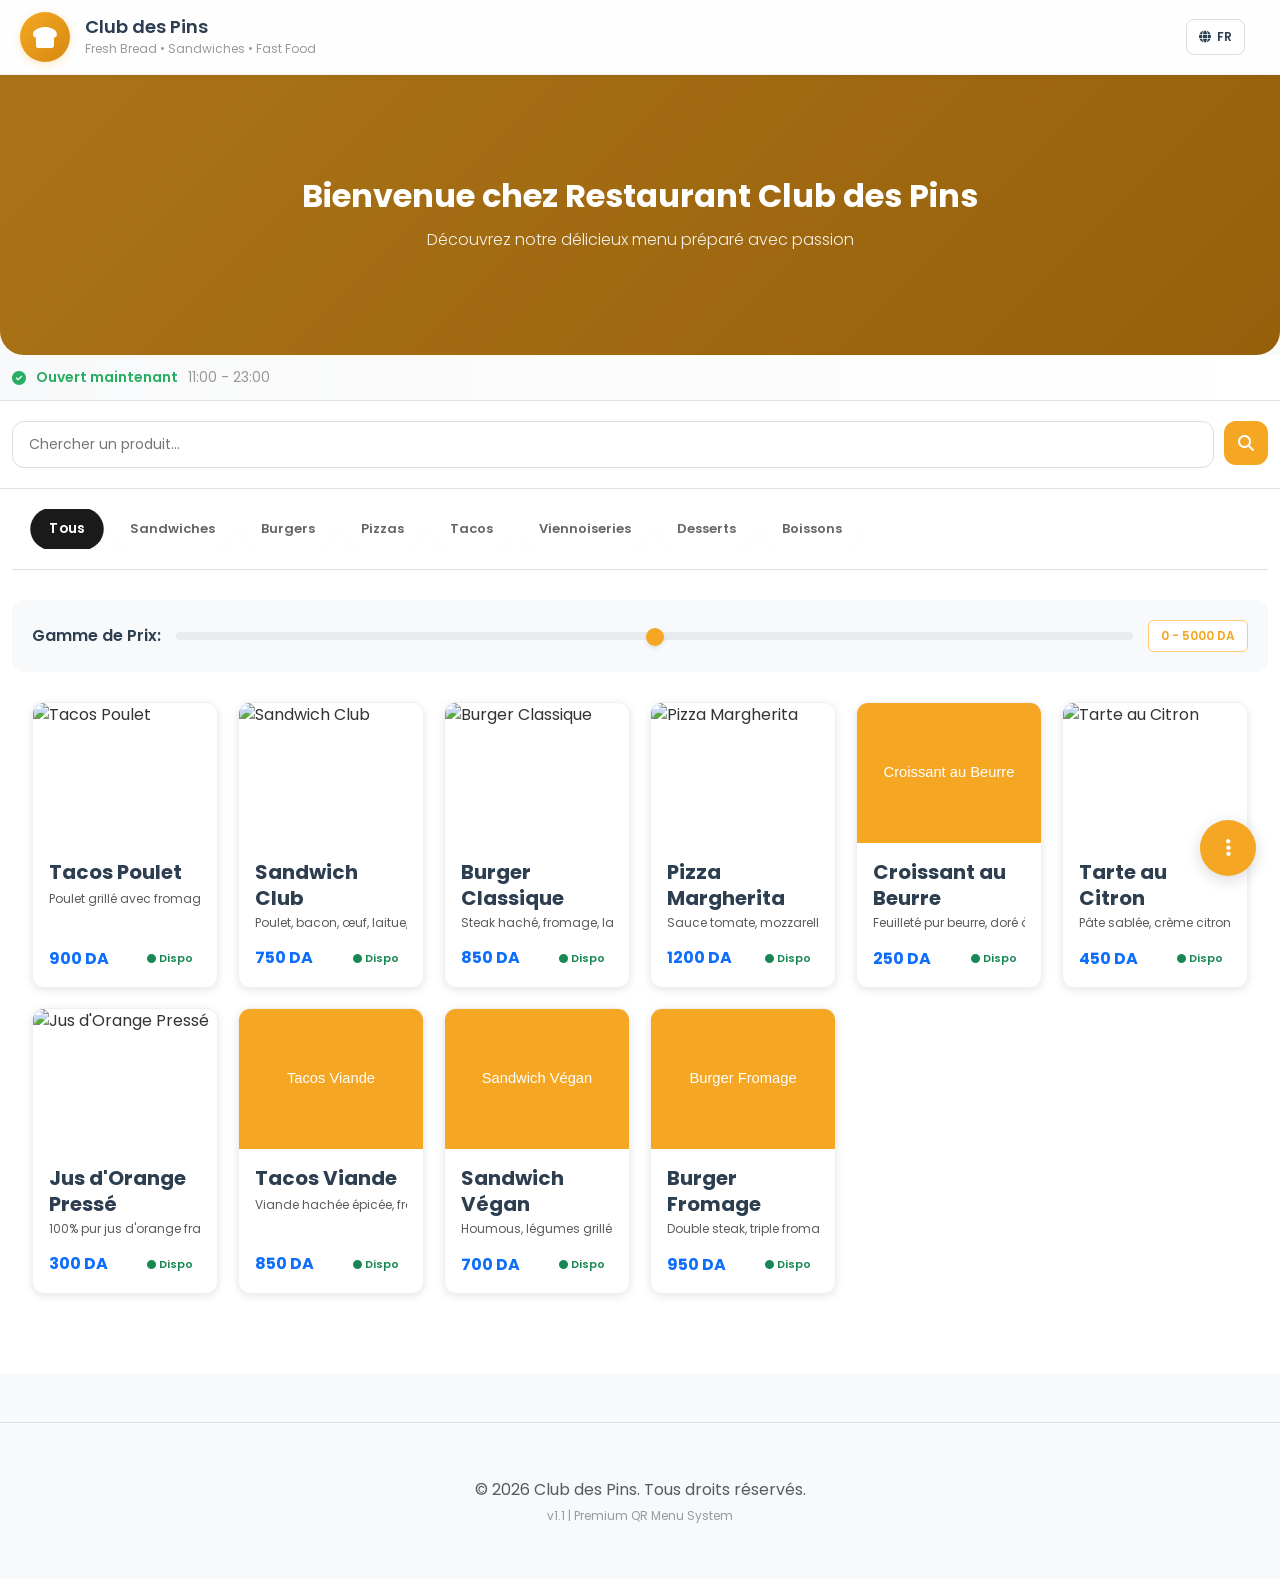
==== commit deb0a98e: "v3" ====
--- a/index.html
+++ b/index.html
@@ -3,227 +3,114 @@
   <head>
     <meta charset="UTF-8" />
     <meta name="viewport" content="width=device-width, initial-scale=1.0" />
-    <meta
-      name="description"
-      content="Club des Pins - Menu QR Code - Sandwiches, Burgers, Pizzas, Tacos et Desserts"
-    />
-    <meta
-      name="keywords"
-      content="restaurant menu, QR code menu, Club des Pins"
-    />
-    <meta property="og:title" content="Club des Pins - Menu QR" />
-    <meta
-      property="og:description"
-      content="Découvrez notre menu complet via QR Code"
-    />
-    <meta property="og:image" content="assets/banners/hero.jpg" />
-    <meta property="og:type" content="website" />
+    <meta name="description" content="Club des Pins - Menu QR Code Premium" />
     <title>Club des Pins - Menu QR</title>
 
-    <link
-      rel="canonical"
-      href="https://haithemkoriche.github.io/menu-restaurant/"
-    />
-    <link
-      rel="alternate"
-      hreflang="fr"
-      href="https://haithemkoriche.github.io/menu-restaurant/?lang=fr"
-    />
-    <link
-      rel="alternate"
-      hreflang="ar"
-      href="https://haithemkoriche.github.io/menu-restaurant/?lang=ar"
-    />
-    <link
-      rel="alternate"
-      hreflang="en"
-      href="https://haithemkoriche.github.io/menu-restaurant/?lang=en"
-    />
-
-    <!-- Bootstrap 5 CSS -->
-    <link
-      href="https://cdnjs.cloudflare.com/ajax/libs/bootstrap/5.3.0/css/bootstrap.min.css"
-      rel="stylesheet"
-    />
-    <!-- Font Awesome -->
-    <link
-      href="https://cdnjs.cloudflare.com/ajax/libs/font-awesome/6.4.0/css/all.min.css"
-      rel="stylesheet"
-    />
-    <!-- Google Fonts -->
-    <link
-      href="https://fonts.googleapis.com/css2?family=Poppins:wght@300;400;500;600;700&family=Cairo:wght@400;500;600;700&display=swap"
-      rel="stylesheet"
-    />
-    <!-- Custom CSS -->
+    <link href="https://cdnjs.cloudflare.com/ajax/libs/bootstrap/5.3.0/css/bootstrap.min.css" rel="stylesheet" />
+    <link href="https://cdnjs.cloudflare.com/ajax/libs/font-awesome/6.4.0/css/all.min.css" rel="stylesheet" />
+    <link href="https://fonts.googleapis.com/css2?family=Poppins:wght@300;400;500;600;700&family=Cairo:wght@400;500;600;700&display=swap" rel="stylesheet" />
     <link rel="stylesheet" href="css/style.css" />
-    <link rel="stylesheet" href="css/responsive.css" />
-
-    <script type="application/ld+json">
-      {
-        "@context": "https://schema.org",
-        "@type": "Restaurant",
-        "name": "Club des Pins",
-        "url": "https://haithemkoriche.github.io/menu-restaurant/",
-        "telephone": "+213 XXXXXXXXX",
-        "address": {
-          "@type": "PostalAddress",
-          "addressCountry": "DZ"
-        }
-      }
-    </script>
   </head>
   <body>
-    <!-- Header -->
     <header class="header sticky-top">
       <div class="container-fluid header-content">
         <div class="row align-items-center">
           <div class="col-auto">
             <div class="logo-section">
-              <div class="logo-badge">
-                <i class="fas fa-bread-slice"></i>
-              </div>
+              <div class="logo-badge"><i class="fas fa-bread-slice"></i></div>
               <div class="logo-text">
-                <h1 class="restaurant-name" data-i18n="restaurant_name">
-                  Club des Pins
-                </h1>
-                <p class="restaurant-slogan" data-i18n="restaurant_slogan">
-                  Fresh Bread • Sandwiches • Fast Food
-                </p>
-              </div>
-            </div>
-          </div>
-
+                <h1 class="restaurant-name" id="navRestaurantName">Club des Pins</h1>
+                <p class="restaurant-slogan" data-i18n="restaurant_slogan">Fresh Bread • Sandwiches • Fast Food</p>
+              </div>
+            </div>
+          </div>
           <div class="col"></div>
-
           <div class="col-auto">
             <div class="header-controls">
-              <!-- Table Number -->
               <div class="table-badge" id="tableNumber" style="display: none">
                 <i class="fas fa-utensils"></i>
                 <span class="table-num" id="tableNum"></span>
               </div>
-
-              <!-- Language Selector -->
               <div class="language-selector">
-                <button
-                  class="lang-btn"
-                  id="langBtn"
-                  data-bs-toggle="dropdown"
-                  aria-expanded="false"
-                >
-                  <i class="fas fa-globe"></i>
-                  <span id="currentLang">FR</span>
+                <button class="lang-btn" id="langBtn" data-bs-toggle="dropdown" aria-expanded="false">
+                  <i class="fas fa-globe"></i> <span id="currentLang">FR</span>
                 </button>
                 <ul class="dropdown-menu dropdown-menu-end" id="langDropdown">
-                  <li>
-                    <a class="dropdown-item lang-option" data-lang="fr" href="#"
-                      ><span>🇫🇷</span> Français</a
-                    >
-                  </li>
-                  <li>
-                    <a class="dropdown-item lang-option" data-lang="ar" href="#"
-                      ><span>🇩🇿</span> العربية</a
-                    >
-                  </li>
-                  <li>
-                    <a class="dropdown-item lang-option" data-lang="en" href="#"
-                      ><span>🇬🇧</span> English</a
-                    >
-                  </li>
+                  <li><a class="dropdown-item lang-option" data-lang="fr" href="#"><span>🇫🇷</span> Français</a></li>
+                  <li><a class="dropdown-item lang-option" data-lang="ar" href="#"><span>🇩🇿</span> العربية</a></li>
+                  <li><a class="dropdown-item lang-option" data-lang="en" href="#"><span>🇬🇧</span> English</a></li>
                 </ul>
               </div>
-              <!-- QR Code Generator (hidden by default, shown with ?showqr=1) -->
               <div id="qRButtonContainer"></div>
-                  <div id="orderButtonContainer"></div>
-
             </div>
           </div>
         </div>
       </div>
     </header>
 
-    <!-- Hero Section -->
-    <section class="hero">
-      <div
-        class="hero-image"
-        style="background: linear-gradient(135deg, #f5a623 0%, #d68910 100%)"
-      ></div>
+    <section class="hero animate-hero">
+      <div class="hero-image"></div>
       <div class="hero-overlay">
         <div class="hero-content">
-          <h2 class="hero-title" data-i18n="welcome">
-            Bienvenue chez Club des Pins
-          </h2>
-          <p class="hero-subtitle" data-i18n="hero_description">
-            Découvrez notre délicieux menu préparé avec passion
-          </p>
+          <h2 class="hero-title" data-i18n="welcome">Bienvenue</h2>
+          <p class="hero-subtitle" data-i18n="hero_description">Découvrez notre délicieux menu</p>
         </div>
       </div>
     </section>
 
-    <!-- Status Banner -->
     <div class="status-banner">
       <div class="container-fluid">
         <div class="status-content">
           <i class="fas fa-check-circle"></i>
           <span data-i18n="open_now">Ouvert maintenant</span>
-          <span class="status-time">11:00 - 23:00</span>
-        </div>
-      </div>
-    </div>
-
-    <!-- Search Bar -->
+          <span class="status-time" id="settingHours">11:00 - 23:00</span>
+        </div>
+      </div>
+    </div>
+
     <div class="search-section">
       <div class="container-fluid">
         <div class="search-wrapper">
-          <input
-            type="text"
-            class="search-input"
-            id="searchInput"
-            placeholder="Chercher un produit..."
-            data-i18n-placeholder="search_placeholder"
-          />
-          <button class="search-btn" id="searchBtn">
-            <i class="fas fa-search"></i>
-          </button>
-        </div>
-      </div>
-    </div>
-
-    <!-- Main Content -->
+          <input type="text" class="search-input" id="searchInput" placeholder="Chercher un produit..." data-i18n-placeholder="search_placeholder" />
+          <button class="search-btn" id="searchBtn"><i class="fas fa-search"></i></button>
+        </div>
+      </div>
+    </div>
+
     <main class="main-content">
       <div class="container-fluid">
-        <!-- Categories Tabs -->
         <div class="categories-section">
           <div class="categories-scroll">
-            <div class="category-tabs" id="categoryTabs">
-              <!-- Tabs will be generated by JavaScript -->
-            </div>
-          </div>
-        </div>
-
-        <!-- Filters -->
+            <div class="category-tabs" id="categoryTabs"></div>
+          </div>
+        </div>
+
         <div class="filters-section">
           <div class="filter-group">
             <label data-i18n="price_range">Gamme de Prix:</label>
-            <input
-              type="range"
-              class="form-range filter-range"
-              id="priceFilter"
-              min="0"
-              max="5000"
-              step="100"
-            />
+            <input type="range" class="form-range filter-range" id="priceFilter" min="0" max="5000" step="100" />
             <span class="price-display" id="priceDisplay">0 - 5000 DA</span>
           </div>
         </div>
 
-        <!-- Products Grid -->
         <div class="products-grid" id="productsGrid">
-          <!-- Products will be generated by JavaScript -->
-        </div>
-
-        <!-- No Results -->
+          <div class="skeleton-card">
+            <div class="skeleton-img"></div>
+            <div class="skeleton-text line-1"></div>
+            <div class="skeleton-text line-2"></div>
+          </div>
+          <div class="skeleton-card">
+            <div class="skeleton-img"></div>
+            <div class="skeleton-text line-1"></div>
+            <div class="skeleton-text line-2"></div>
+          </div>
+          <div class="skeleton-card">
+            <div class="skeleton-img"></div>
+            <div class="skeleton-text line-1"></div>
+            <div class="skeleton-text line-2"></div>
+          </div>
+        </div>
+
         <div class="no-results" id="noResults" style="display: none">
           <i class="fas fa-search"></i>
           <p data-i18n="no_results">Aucun produit trouvé</p>
@@ -231,110 +118,105 @@
       </div>
     </main>
 
-    <!-- Product Details Modal -->
-    <div class="modal fade" id="productModal" tabindex="-1" aria-hidden="true">
+    <div class="fab-container">
+      <button class="fab-btn fab-main" id="fabMainBtn" aria-label="Quick Actions">
+        <i class="fas fa-ellipsis-v main-icon"></i>
+        <i class="fas fa-times close-icon d-none"></i>
+      </button>
+      <div class="fab-options d-none">
+        <button class="fab-btn fab-child" id="fabCartBtn" title="Panier">
+          <i class="fas fa-shopping-cart"></i>
+          <span class="badge bg-danger rounded-pill order-count-badge" id="cartCountBadge">0</span>
+        </button>
+        <button class="fab-btn fab-child" id="fabWaiterBtn" title="Appeler Serveur">
+          <i class="fas fa-bell"></i>
+        </button>
+        <button class="fab-btn fab-child" id="fabContactBtn" title="Appeler">
+          <i class="fas fa-phone"></i>
+        </button>
+        <button class="fab-btn fab-child" id="fabWhatsappBtn" title="WhatsApp Chat">
+          <i class="fab fa-whatsapp"></i>
+        </button>
+      </div>
+    </div>
+
+    <div class="modal fade premium-modal" id="productModal" tabindex="-1" aria-hidden="true">
       <div class="modal-dialog modal-dialog-centered modal-lg">
         <div class="modal-content">
-          <div class="modal-header">
+          <div class="modal-header border-0">
             <h5 class="modal-title" id="productModalLabel"></h5>
-            <button
-              type="button"
-              class="btn-close"
-              data-bs-dismiss="modal"
-              aria-label="Close"
-            ></button>
-          </div>
-          <div class="modal-body">
-            <div class="product-modal-image" id="productModalImage"></div>
+            <button type="button" class="btn-close" data-bs-dismiss="modal" aria-label="Close"></button>
+          </div>
+          <div class="modal-body pt-0">
+            <div class="product-modal-image shadow-sm mb-4" id="productModalImage"></div>
             <div class="product-modal-details">
-              <h3 id="productModalName"></h3>
-              <p class="product-category" id="productModalCategory"></p>
-              <p class="product-description" id="productModalDescription"></p>
-
-              <!-- Ingredients -->
-              <div class="ingredients-section">
-                <h6 data-i18n="ingredients">Ingrédients:</h6>
-                <p id="productModalIngredients"></p>
-              </div>
-
-              <!-- Price & Availability -->
-              <div class="price-availability">
+              <h3 id="productModalName" class="fw-bold text-dark"></h3>
+              <p class="product-category text-muted mb-2" id="productModalCategory"></p>
+              <p class="product-description lead fs-6" id="productModalDescription"></p>
+
+              <div class="ingredients-section bg-light p-3 rounded-3 mb-4">
+                <h6 class="fw-bold mb-2 text-secondary" data-i18n="ingredients"><i class="fas fa-leaf me-2"></i>Ingrédients:</h6>
+                <p id="productModalIngredients" class="mb-0 text-muted"></p>
+              </div>
+
+              <div class="d-flex align-items-center justify-content-between flex-wrap gap-3">
                 <div class="price-section">
-                  <span class="price-label" data-i18n="price">Prix:</span>
-                  <span class="price-value" id="productModalPrice"></span>
+                  <span class="price-label text-muted d-block small" data-i18n="price">Prix:</span>
+                  <span class="price-value fs-3 fw-bold text-primary" id="productModalPrice"></span>
                 </div>
-                <div
-                  class="availability-badge"
-                  id="productModalAvailability"
-                ></div>
-              </div>
-            <div class="product-quantity mb-2">
-              <label for="productQuantity" class="form-label" data-i18n="quantity">Quantité :</label>
-              <input type="number" id="productQuantity" class="form-control" value="1" min="1" style="width:80px;">
-            </div>
-            </div>
-          </div>
-          <div class="modal-footer">
-            <button
-              type="button"
-              class="btn btn-secondary"
-              data-bs-dismiss="modal"
-              data-i18n="close"
-            >
-              Fermer
-            </button>
-            <button
-              type="button"
-              class="btn btn-primary"
-              id="addToOrderBtn"
-              data-i18n="add_to_order"
-            >
-              Ajouter à la commande
-            </button>
-          </div>
-        </div>
-      </div>
-    </div>
-
-    <!-- Order Modal -->
-    <div class="modal fade" id="orderModal" tabindex="-1" aria-hidden="true">
+                <div class="availability-badge" id="productModalAvailability"></div>
+              </div>
+
+              <div class="product-quantity mt-4 d-flex align-items-center gap-3">
+                <label for="productQuantity" class="form-label fw-semibold mb-0" data-i18n="quantity">Quantité :</label>
+                <input type="number" id="productQuantity" class="form-control custom-qty-input" value="1" min="1" />
+              </div>
+            </div>
+          </div>
+          <div class="modal-footer border-0">
+            <button type="button" class="btn btn-light px-4 py-2 rounded-3" data-bs-dismiss="modal" data-i18n="close">Fermer</button>
+            <button type="button" class="btn btn-primary px-4 py-2 rounded-3 shadow-sm fw-medium" id="addToOrderBtn" data-i18n="add_to_order">Ajouter à la commande</button>
+          </div>
+        </div>
+      </div>
+    </div>
+
+    <div class="modal fade premium-modal" id="orderModal" tabindex="-1" aria-hidden="true">
       <div class="modal-dialog modal-dialog-centered">
         <div class="modal-content">
-          <div class="modal-header">
-            <h5 class="modal-title" id="orderModalLabel">Votre Commande</h5>
+          <div class="modal-header border-0">
+            <h5 class="modal-title fw-bold" id="orderModalLabel">Votre Commande</h5>
             <button type="button" class="btn-close" data-bs-dismiss="modal" aria-label="Close"></button>
           </div>
           <div class="modal-body">
-            <div id="orderList"></div>
-            <p id="orderEmpty" class="text-center">Aucune commande pour le moment.</p>
-          </div>
-          <div class="modal-footer">
-            <button type="button" class="btn btn-secondary" data-bs-dismiss="modal">Fermer</button>
-            <button type="button" class="btn btn-danger" id="clearOrdersBtn">Vider la commande</button>
-            <!-- <button type="button" class="btn btn-primary" id="sendOrdersBtn">Envoyer la commande</button> -->
-          </div>
-        </div>
-      </div>
-    </div>
-
-    <!-- Footer -->
-    <footer class="footer">
-      <div class="container-fluid">
-        <div class="footer-content">
-          <p>
-            &copy; 2026 Club des Pins.
-            <span data-i18n="all_rights">Tous droits réservés</span>.
-          </p>
-          <p class="footer-version">v1.0 | QR Menu System</p>
-        </div>
+            <div id="orderList" class="d-flex flex-column gap-3"></div>
+            <p id="orderEmpty" class="text-center text-muted py-4 mb-0">Aucune commande pour le moment.</p>
+            <div id="cartTotalContainer" class="mt-4 pt-3 border-top d-none">
+              <div class="d-flex justify-content-between align-items-center fw-bold fs-5">
+                <span>Total:</span>
+                <span id="cartTotalPrice">0 DA</span>
+              </div>
+            </div>
+          </div>
+          <div class="modal-footer border-0 justify-content-between">
+            <button type="button" class="btn btn-outline-danger btn-sm" id="clearOrdersBtn">Vider</button>
+            <button type="button" class="btn btn-success px-4 py-2 rounded-3 shadow-sm w-70 d-flex justify-content-center align-items-center gap-2 fw-semibold" id="sendWhatsAppOrderBtn">
+              <i class="fab fa-whatsapp"></i> Commander via WhatsApp
+            </button>
+          </div>
+        </div>
+      </div>
+    </div>
+
+    <footer class="footer mt-5 bg-light border-top">
+      <div class="container-fluid text-center py-4">
+        <p class="mb-1 text-muted">&copy; 2026 <span id="footerRestaurantName">Club des Pins</span>. <span data-i18n="all_rights">Tous droits réservés</span>.</p>
+        <p class="footer-version small text-muted mb-0">v1.1 | Premium QR Menu System</p>
       </div>
     </footer>
 
-    <!-- Bootstrap JS -->
     <script src="https://cdnjs.cloudflare.com/ajax/libs/bootstrap/5.3.0/js/bootstrap.bundle.min.js"></script>
-    <!-- App Scripts -->
     <script src="js/app.js"></script>
     <script src="js/menu.js"></script>
-    <script src="js/search.js"></script>
   </body>
-</html>
+</html>
--- a/css/style.css
+++ b/css/style.css
@@ -1,8 +1,9 @@
 /* ================================
-   GLOBAL STYLES
+   GLOBAL STYLES & PRESET VARIABLES
    ================================ */
 
 :root {
+  /* Vos variables existantes */
   --primary-color: #f5a623;
   --primary-dark: #d68910;
   --primary-light: #ffc96f;
@@ -15,6 +16,11 @@
   --card-shadow-hover: 0 8px 24px rgba(0, 0, 0, 0.15);
   --border-radius: 12px;
   --transition: all 0.3s cubic-bezier(0.4, 0, 0.2, 1);
+
+  /* Nouvelles variables Premium */
+  --dark-color: #1a1a1a;
+  --ease-premium: cubic-bezier(0.16, 1, 0.3, 1);
+  --ease-elastic: cubic-bezier(0.34, 1.56, 0.64, 1);
 }
 
 * {
@@ -29,7 +35,7 @@
 
 body {
   font-family: "Poppins", sans-serif;
-  background-color: #ffffff;
+  background-color: var(--light-bg);
   color: #333;
   overflow-x: hidden;
 }
@@ -41,12 +47,7 @@
 }
 
 /* Typography */
-h1,
-h2,
-h3,
-h4,
-h5,
-h6 {
+h1, h2, h3, h4, h5, h6 {
   font-weight: 600;
   color: var(--secondary-color);
   margin-bottom: 0.5rem;
@@ -69,14 +70,50 @@
 }
 
 /* ================================
-   HEADER STYLES
+   MICRO-ANIMATIONS (Style Framer Motion)
+   ================================ */
+
+@keyframes fadeInUp {
+  from {
+    opacity: 0;
+    transform: translateY(24px);
+  }
+  to {
+    opacity: 1;
+    transform: translateY(0);
+  }
+}
+
+@keyframes scaleIn {
+  from {
+    opacity: 0;
+    transform: scale(0.92);
+  }
+  to {
+    opacity: 1;
+    transform: scale(1);
+  }
+}
+
+@keyframes shimmer {
+  0% { background-position: -200% 0; }
+  100% { background-position: 200% 0; }
+}
+
+/* ================================
+   HEADER STYLES (Amélioré avec Floutage)
    ================================ */
 
 .header {
-  background: white;
-  border-bottom: 1px solid #e0e0e0;
+  background: rgba(255, 255, 255, 0.85);
+  backdrop-filter: blur(20px);
+  -webkit-backdrop-filter: blur(20px);
+  border-bottom: 1px solid rgba(0, 0, 0, 0.05);
   z-index: 1000;
   box-shadow: 0 2px 4px rgba(0, 0, 0, 0.05);
+  position: sticky;
+  top: 0;
+  transition: all 0.3s var(--ease-premium);
 }
 
 .header-content {
@@ -92,11 +129,7 @@
 .logo-badge {
   width: 50px;
   height: 50px;
-  background: linear-gradient(
-    135deg,
-    var(--primary-color),
-    var(--primary-dark)
-  );
+  background: linear-gradient(135deg, var(--primary-color), var(--primary-dark));
   border-radius: 50%;
   display: flex;
   align-items: center;
@@ -125,9 +158,9 @@
   gap: 15px;
 }
 
-/* Table Badge */
+/* Table Badge & Language Buttons */
 .table-badge {
-  background: var(--light-bg);
+  background: white;
   border: 2px solid var(--primary-color);
   border-radius: 8px;
   padding: 8px 12px;
@@ -139,13 +172,12 @@
   font-size: 14px;
 }
 
-/* Language Selector */
 .language-selector {
   position: relative;
 }
 
-.lang-btn {
-  background: var(--light-bg);
+.lang-btn, .qr-btn, .order-btn {
+  background: white;
   border: 1px solid #ddd;
   border-radius: 8px;
   padding: 8px 12px;
@@ -159,156 +191,42 @@
   transition: var(--transition);
 }
 
-.lang-btn:hover {
-  background: var(--primary-color);
-  color: white;
-  border-color: var(--primary-color);
-}
-
-.lang-option {
-  font-size: 14px;
-  transition: var(--transition);
-}
-
-.lang-option:hover {
-  background-color: var(--light-bg);
-  color: var(--primary-dark);
-}
-
-/* QR Code Button */
-.qr-btn {
-  margin-right: 8px;
-  background: var(--light-bg);
-  border: 1px solid #ddd;
-  border-radius: 8px;
-  padding: 8px 12px;
-  font-size: 12px;
-  font-weight: 600;
-  color: var(--secondary-color);
-  display: flex;
-  align-items: center;
-  gap: 6px;
-  cursor: pointer;
-  transition: var(--transition);
-  margin-left: 8px;
-}
-
-.qr-btn:hover {
+.lang-btn:hover, .qr-btn:hover, .order-btn:hover {
   background: var(--primary-color);
   color: white;
   border-color: var(--primary-color);
   transform: translateY(-2px);
 }
 
-.qr-btn:active {
-    transform: translateY(0);
-}
-
-/* Order Button */
-.order-btn {
-    background: var(--light-bg);
-    border: 1px solid #ddd;
-    border-radius: 8px;
-    padding: 8px 12px;
-    font-size: 12px;
-    font-weight: 600;
-    color: var(--secondary-color);
-    display: flex;
-    align-items: center;
-    gap: 6px;
-    cursor: pointer;
-    transition: var(--transition);
-    margin-left: 8px;
-}
-
-.order-btn:hover {
-    background: var(--primary-color);
-    color: white;
-    border-color: var(--primary-color);
-    transform: translateY(-2px);
-}
-
-.order-btn:active {
-    transform: translateY(0);
-}
-  transform: translateY(0);
-}
-
-/* QR Code Modal Styles */
-.qr-grid {
-  gap: 15px;
-}
-
-.qr-grid img {
-  border: 1px solid #ddd;
-  border-radius: 4px;
-  transition: transform 0.2s;
-}
-
-.qr-grid img:hover {
-  transform: scale(1.05);
-}
-
-/* Print Button */
+.lang-option {
+  font-size: 14px;
+  transition: var(--transition);
+}
+
+.lang-option:hover {
+  background-color: var(--light-bg);
+  color: var(--primary-dark);
+}
+
+/* ================================
+   QR CODE & IMPRESSION (Conservé à 100%)
+   ================================ */
+.qr-grid { gap: 15px; }
+.qr-grid img { border: 1px solid #ddd; border-radius: 4px; transition: transform 0.2s; }
+.qr-grid img:hover { transform: scale(1.05); }
 #printQrBtn {
-  background: var(--primary-color);
-  border: none;
-  color: white;
-  font-weight: 600;
-  padding: 8px 16px;
-  border-radius: 4px;
-  cursor: pointer;
-  transition: var(--transition);
-}
-
-#printQrBtn:hover {
-  background: var(--primary-dark);
-  color: white;
-  transform: translateY(-2px);
-}
-
-#printQrBtn:active {
-  transform: translateY(0);
-}
-
-/* Print Styles */
+  background: var(--primary-color); border: none; color: white; font-weight: 600;
+  padding: 8px 16px; border-radius: 4px; cursor: pointer; transition: var(--transition);
+}
+#printQrBtn:hover { background: var(--primary-dark); transform: translateY(-2px); }
+
 @media print {
-  /* Hide everything except QR code content when printing */
-  body * {
-    visibility: hidden !important;
-  }
-  /* Show only the QR code container and its children */
-  #qrContent,
-  #qrContent * {
-    visibility: visible !important;
-  }
-  /* Position QR code at top left for blank paper */
-  #qrContent {
-    position: absolute !important;
-    top: 0 !important;
-    left: 0 !important;
-    width: 100% !important;
-    height: 100% !important;
-    margin: 0 !important;
-    padding: 20px !important;
-  }
-  /* Hide modal backdrop and make modal transparent */
-  #qrModal,
-  #qrModal .modal-dialog,
-  #qrModal .modal-content {
-    background: transparent !important;
-    box-shadow: none !important;
-  }
-  /* Ensure QR codes are visible and properly sized */
-  .qr-grid img {
-    width: 150px !important;
-    height: 150px !important;
-  }
-  .qr-grid {
-    gap: 20px !important;
-    justify-content: center !important;
-    align-items: start !important;
-  }
+  body * { visibility: hidden !important; }
+  #qrContent, #qrContent * { visibility: visible !important; }
+  #qrContent { position: absolute !important; top: 0 !important; left: 0 !important; width: 100% !important; height: 100% !important; margin: 0 !important; padding: 20px !important; }
+  #qrModal, #qrModal .modal-dialog, #qrModal .modal-content { background: transparent !important; box-shadow: none !important; }
+  .qr-grid img { width: 150px !important; height: 150px !important; }
+  .qr-grid { gap: 20px !important; justify-content: center !important; align-items: start !important; }
 }
 
 /* ================================
@@ -319,260 +237,108 @@
   height: 280px;
   position: relative;
   overflow: hidden;
-  background: linear-gradient(
-    135deg,
-    var(--primary-color),
-    var(--primary-dark)
-  );
+  background: linear-gradient(135deg, var(--primary-color), var(--primary-dark));
+  border-radius: 0 0 24px 24px;
+}
+
+.animate-hero {
+  animation: scaleIn 1s var(--ease-premium) forwards;
 }
 
 .hero-image {
-  width: 100%;
-  height: 100%;
-  position: absolute;
-  top: 0;
-  left: 0;
-  z-index: 1;
+  width: 100%; height: 100%; position: absolute; top: 0; left: 0; z-index: 1;
 }
 
 .hero-overlay {
-  position: absolute;
-  top: 0;
-  left: 0;
-  width: 100%;
-  height: 100%;
-  background: rgba(0, 0, 0, 0.3);
-  z-index: 2;
-  display: flex;
-  align-items: center;
-  justify-content: center;
-}
-
-.hero-content {
-  text-align: center;
-  color: white;
-  z-index: 3;
-  position: relative;
-}
-
-.hero-title {
-  font-size: 32px;
-  font-weight: 700;
-  margin-bottom: 12px;
-  color: white;
-}
-
-.hero-subtitle {
-  font-size: 16px;
-  color: rgba(255, 255, 255, 0.9);
-  font-weight: 300;
-}
-
-/* ================================
-   STATUS BANNER
+  position: absolute; top: 0; left: 0; width: 100%; height: 100%;
+  background: rgba(0, 0, 0, 0.3); z-index: 2; display: flex; align-items: center; justify-content: center;
+}
+
+.hero-content { text-align: center; color: white; z-index: 3; position: relative; }
+.hero-title { font-size: 32px; font-weight: 700; margin-bottom: 12px; color: white; }
+.hero-subtitle { font-size: 16px; color: rgba(255, 255, 255, 0.9); font-weight: 300; }
+
+/* ================================
+   STATUS & SEARCH SECTIONS
    ================================ */
 
 .status-banner {
   background: linear-gradient(90deg, #f8f9fa, #fff);
-  border-bottom: 1px solid #e0e0e0;
-  padding: 12px 0;
-}
-
-.status-content {
-  display: flex;
-  align-items: center;
-  gap: 10px;
-  color: var(--success-color);
-  font-weight: 600;
-  font-size: 14px;
-}
-
-.status-time {
-  color: #999;
-  font-weight: 400;
-}
-
-/* ================================
-   SEARCH SECTION
-   ================================ */
-
-.search-section {
-  padding: 20px 0;
+  border-bottom: 1px solid #e0e0e0; padding: 12px 0;
+}
+
+.status-content { display: flex; align-items: center; gap: 10px; color: var(--success-color); font-weight: 600; font-size: 14px; }
+.status-time { color: #999; font-weight: 400; }
+
+.search-section { padding: 20px 0; background: white; border-bottom: 1px solid #e0e0e0; }
+.search-wrapper { display: flex; gap: 10px; position: relative; }
+.search-input { flex: 1; padding: 12px 16px; border: 1px solid #ddd; border-radius: var(--border-radius); font-size: 14px; transition: var(--transition); }
+.search-input:focus { outline: none; border-color: var(--primary-color); box-shadow: 0 0 0 3px rgba(245, 166, 35, 0.1); }
+.search-btn { background: var(--primary-color); border: none; color: white; width: 44px; height: 44px; border-radius: var(--border-radius); cursor: pointer; display: flex; align-items: center; justify-content: center; transition: var(--transition); font-size: 16px; }
+.search-btn:hover { background: var(--primary-dark); transform: translateY(-2px); }
+
+/* ================================
+   SKELETON LOADING SCREENS (Nouveau)
+   ================================ */
+
+.skeleton-card {
   background: white;
-  border-bottom: 1px solid #e0e0e0;
-}
-
-.search-wrapper {
-  display: flex;
-  gap: 10px;
-  position: relative;
-}
-
-.search-input {
-  flex: 1;
-  padding: 12px 16px;
-  border: 1px solid #ddd;
-  border-radius: var(--border-radius);
-  font-size: 14px;
-  transition: var(--transition);
-}
-
-.search-input:focus {
-  outline: none;
-  border-color: var(--primary-color);
-  box-shadow: 0 0 0 3px rgba(245, 166, 35, 0.1);
-}
-
-.search-btn {
-  background: var(--primary-color);
-  border: none;
-  color: white;
-  width: 44px;
-  height: 44px;
-  border-radius: var(--border-radius);
-  cursor: pointer;
-  display: flex;
-  align-items: center;
-  justify-content: center;
-  transition: var(--transition);
-  font-size: 16px;
-}
-
-.search-btn:hover {
-  background: var(--primary-dark);
-  transform: translateY(-2px);
-}
-
-/* ================================
-   MAIN CONTENT
-   ================================ */
-
-.main-content {
-  padding: 20px 0;
-  background: white;
-  min-height: calc(100vh - 600px);
-}
-
-/* Categories Section */
-.categories-section {
-  margin-bottom: 30px;
-  border-bottom: 1px solid #e0e0e0;
-  padding-bottom: 20px;
-}
-
-.categories-scroll {
-  overflow-x: auto;
-  -webkit-overflow-scrolling: touch;
-  scrollbar-width: none;
-}
-
-.categories-scroll::-webkit-scrollbar {
-  display: none;
-}
-
-.category-tabs {
-  display: flex;
-  gap: 10px;
-  min-width: min-content;
-  padding: 0 20px;
-}
+  padding: 16px;
+  border-radius: 16px;
+  border: 1px solid rgba(0,0,0,0.04);
+  margin-bottom: 16px;
+}
+
+.skeleton-img, .skeleton-text {
+  background: linear-gradient(90deg, #f2f2f2 25%, #e6e6e6 50%, #f2f2f2 75%);
+  background-size: 200% 100%;
+  animation: shimmer 1.5s infinite linear;
+  border-radius: 8px;
+}
+
+.skeleton-img { height: 140px; width: 100%; margin-bottom: 12px; }
+.skeleton-text { height: 14px; margin-bottom: 8px; }
+.skeleton-text.line-1 { width: 70%; }
+.skeleton-text.line-2 { width: 45%; }
+
+/* ================================
+   CATEGORIES & FILTERS
+   ================================ */
+
+.main-content { padding: 20px 0; background: white; min-height: calc(100vh - 600px); }
+.categories-section { margin-bottom: 30px; border-bottom: 1px solid #e0e0e0; padding-bottom: 20px; }
+.categories-scroll { overflow-x: auto; -webkit-overflow-scrolling: touch; scrollbar-width: none; }
+.categories-scroll::-webkit-scrollbar { display: none; }
+.category-tabs { display: flex; gap: 10px; min-width: min-content; padding: 0 20px; }
 
 .category-tab {
   padding: 10px 18px;
-  background: var(--light-bg);
-  border: 2px solid transparent;
-  border-radius: 20px;
+  background: white;
+  border: none;
+  border-radius: 30px;
   cursor: pointer;
   font-size: 13px;
   font-weight: 600;
   color: #666;
   white-space: nowrap;
-  transition: var(--transition);
-  flex-shrink: 0;
-}
-
-.category-tab:hover {
-  background: var(--primary-light);
-  color: var(--secondary-color);
-}
-
-.category-tab.active {
-  background: var(--primary-color);
-  color: white;
-  border-color: var(--primary-dark);
-}
-
-/* Filters Section */
-.filters-section {
-  padding: 20px;
-  background: var(--light-bg);
-  border-radius: var(--border-radius);
-  margin-bottom: 30px;
-}
-
-.filter-group {
-  display: flex;
-  align-items: center;
-  gap: 15px;
-}
-
-.filter-group label {
-  font-weight: 600;
-  color: var(--secondary-color);
-  white-space: nowrap;
-  margin: 0;
-}
-
-.filter-range {
-  flex: 1;
-  height: 6px;
-  border-radius: 3px;
-  background: #ddd;
-  outline: none;
-  -webkit-appearance: none;
-  appearance: none;
-}
-
-.filter-range::-webkit-slider-thumb {
-  -webkit-appearance: none;
-  appearance: none;
-  width: 18px;
-  height: 18px;
-  border-radius: 50%;
-  background: var(--primary-color);
-  cursor: pointer;
-  transition: var(--transition);
-  box-shadow: 0 2px 4px rgba(0, 0, 0, 0.1);
-}
-
-.filter-range::-webkit-slider-thumb:hover {
-  background: var(--primary-dark);
-  transform: scale(1.1);
-}
-
-.filter-range::-moz-range-thumb {
-  width: 18px;
-  height: 18px;
-  border-radius: 50%;
-  background: var(--primary-color);
-  cursor: pointer;
-  border: none;
-  transition: var(--transition);
-  box-shadow: 0 2px 4px rgba(0, 0, 0, 0.1);
-}
-
-.price-display {
-  background: white;
-  padding: 6px 12px;
-  border-radius: 6px;
-  font-size: 12px;
-  font-weight: 600;
-  color: var(--primary-color);
-  white-space: nowrap;
-  border: 1px solid var(--primary-light);
-}
-
-/* Products Grid */
+  box-shadow: 0 2px 6px rgba(0,0,0,0.02);
+  transition: all 0.3s var(--ease-premium);
+}
+
+.category-tab:hover { background: var(--primary-light); color: var(--secondary-color); }
+.category-tab.active { background: var(--dark-color); color: white; transform: scale(1.05); }
+
+.filters-section { padding: 20px; background: var(--light-bg); border-radius: var(--border-radius); margin-bottom: 30px; }
+.filter-group { display: flex; align-items: center; gap: 15px; }
+.filter-group label { font-weight: 600; color: var(--secondary-color); white-space: nowrap; margin: 0; }
+.filter-range { flex: 1; height: 6px; border-radius: 3px; background: #ddd; outline: none; -webkit-appearance: none; appearance: none; }
+.filter-range::-webkit-slider-thumb { -webkit-appearance: none; appearance: none; width: 18px; height: 18px; border-radius: 50%; background: var(--primary-color); cursor: pointer; transition: var(--transition); box-shadow: 0 2px 4px rgba(0, 0, 0, 0.1); }
+.price-display { background: white; padding: 6px 12px; border-radius: 6px; font-size: 12px; font-weight: 600; color: var(--primary-color); white-space: nowrap; border: 1px solid var(--primary-light); }
+
+/* ================================
+   PRODUCTS GRID & CARDS (Premium)
+   ================================ */
+
 .products-grid {
   display: grid;
   grid-template-columns: repeat(auto-fill, minmax(160px, 1fr));
@@ -586,319 +352,154 @@
   border-radius: var(--border-radius);
   overflow: hidden;
   cursor: pointer;
-  transition: var(--transition);
   box-shadow: var(--card-shadow);
   display: flex;
   flex-direction: column;
   border: 1px solid #f0f0f0;
+  /* Hook entry transition */
+  opacity: 0;
+  animation: fadeInUp 0.6s var(--ease-premium) forwards;
+  transition: transform 0.4s var(--ease-elastic), box-shadow 0.4s var(--ease-premium);
 }
 
 .product-card:hover {
-  box-shadow: var(--card-shadow-hover);
-  transform: translateY(-4px);
+  transform: translateY(-6px) scale(1.02);
+  box-shadow: 0 12px 24px rgba(0, 0, 0, 0.06);
 }
 
 .product-image {
-  width: 100%;
-  height: 140px;
-  background: linear-gradient(135deg, #f5a623, #d68910);
-  display: flex;
-  align-items: center;
+  width: 100%; height: 140px; display: flex; align-items: center; justify-content: center; overflow: hidden; position: relative;
+}
+
+.product-image img {
+  width: 100%; height: 100%; object-fit: cover; transition: transform 0.6s var(--ease-premium);
+}
+
+.product-card:hover .product-image img {
+  transform: scale(1.05);
+}
+
+.product-content { padding: 15px; flex: 1; display: flex; flex-direction: column; }
+.product-name { font-size: 14px; font-weight: 600; color: var(--secondary-color); margin-bottom: 6px; line-height: 1.3; min-height: 28px; }
+.product-description { font-size: 12px; color: #999; margin-bottom: 10px; line-height: 1.3; display: -webkit-box; -webkit-line-clamp: 2; -webkit-box-orient: vertical; overflow: hidden; }
+.product-footer { display: flex; justify-content: space-between; align-items: center; margin-top: auto; }
+.product-price { font-size: 16px; font-weight: 700; color: var(--primary-color); }
+.availability-badge { font-size: 11px; padding: 4px 8px; border-radius: 6px; font-weight: 600; white-space: nowrap; }
+.availability-badge.available { background: #d4edda; color: #155724; }
+.availability-badge.unavailable { background: #f8d7da; color: #721c24; }
+.no-results { text-align: center; padding: 60px 20px; color: #999; }
+.no-results i { font-size: 48px; margin-bottom: 20px; opacity: 0.3; }
+
+/* ================================
+   FLOATING QUICK ACTIONS MENU (FAB)
+   ================================ */
+
+.fab-container {
+  position: fixed;
+  bottom: 24px;
+  right: 24px;
+  z-index: 1040;
+  display: flex;
+  flex-direction: column-reverse;
+  align-items: center;
+  gap: 14px;
+}
+
+.rtl .fab-container {
+  right: auto;
+  left: 24px;
+}
+
+.fab-btn {
+  width: 56px;
+  height: 56px;
+  border-radius: 50%;
+  border: none;
+  display: flex;
   justify-content: center;
-  overflow: hidden;
-  font-size: 40px;
+  align-items: center;
+  box-shadow: 0 4px 16px rgba(0,0,0,0.15);
+  cursor: pointer;
+  transition: all 0.35s var(--ease-elastic);
+  position: relative;
+}
+
+.fab-main {
+  background: var(--primary-color);
   color: white;
-  opacity: 0.9;
-}
-
-.product-image img {
-  width: 100%;
-  height: 100%;
-  object-fit: cover;
-}
-
-.product-content {
-  padding: 15px;
-  flex: 1;
-  display: flex;
-  flex-direction: column;
-}
-
-.product-name {
-  font-size: 14px;
-  font-weight: 600;
-  color: var(--secondary-color);
-  margin-bottom: 6px;
-  line-height: 1.3;
-  min-height: 28px;
-}
-
-.product-description {
-  font-size: 12px;
-  color: #999;
-  margin-bottom: 10px;
-  line-height: 1.3;
-  display: -webkit-box;
-  -webkit-line-clamp: 2;
-  -webkit-box-orient: vertical;
-  overflow: hidden;
-}
-
-.product-footer {
-  display: flex;
-  justify-content: space-between;
-  align-items: center;
-  margin-top: auto;
-}
-
-.product-price {
-  font-size: 16px;
-  font-weight: 700;
-  color: var(--primary-color);
-}
-
-.availability-badge {
+  font-size: 20px;
+}
+
+.fab-main:hover {
+  background: var(--primary-dark);
+  transform: scale(1.08) rotate(90deg);
+}
+
+.fab-options {
+  display: flex;
+  flex-direction: column-reverse;
+  gap: 12px;
+  animation: fadeInUp 0.4s var(--ease-premium) forwards;
+}
+
+.fab-child {
+  width: 48px;
+  height: 48px;
+  background: white;
+  color: var(--dark-color);
+  font-size: 18px;
+}
+
+.fab-child:hover { transform: scale(1.1); }
+
+#fabCartBtn { background: #0d6efd; color: white; }
+#fabWaiterBtn { background: #dc3545; color: white; }
+#fabContactBtn { background: #6c757d; color: white; }
+#fabWhatsappBtn { background: #198754; color: white; }
+
+.order-count-badge {
+  position: absolute;
+  top: -4px;
+  right: -4px;
   font-size: 11px;
-  padding: 4px 8px;
-  border-radius: 6px;
-  font-weight: 600;
-  white-space: nowrap;
-}
-
-.availability-badge.available {
-  background: #d4edda;
-  color: #155724;
-}
-
-.availability-badge.unavailable {
-  background: #f8d7da;
-  color: #721c24;
-}
-
-/* No Results */
-.no-results {
+  padding: 4px 6px;
+  border: 2px solid #0d6efd;
+}
+
+/* ================================
+   MODALS MODERN REFIT & FOOTER
+   ================================ */
+
+.premium-modal .modal-content {
+  border-radius: 24px;
+  border: none;
+  box-shadow: 0 24px 48px rgba(0,0,0,0.1);
+  animation: scaleIn 0.4s var(--ease-premium) forwards;
+}
+
+.custom-qty-input {
+  width: 90px;
+  border-radius: 10px;
+  padding: 6px 12px;
+  border: 1px solid #ddd;
   text-align: center;
-  padding: 60px 20px;
-  color: #999;
-}
-
-.no-results i {
-  font-size: 48px;
-  margin-bottom: 20px;
-  opacity: 0.3;
-}
-
-.no-results p {
-  font-size: 16px;
-}
-
-/* ================================
-   PRODUCT MODAL
-   ================================ */
-
-.modal-content {
-  border: none;
-  border-radius: var(--border-radius);
-  box-shadow: 0 10px 40px rgba(0, 0, 0, 0.2);
-}
-
-.modal-header {
-  border-bottom: 1px solid #e0e0e0;
-  padding: 20px;
-}
-
-.modal-body {
-  padding: 0;
-}
-
-.product-modal-image {
-  width: 100%;
-  height: 300px;
-  background: linear-gradient(135deg, #f5a623, #d68910);
-  display: flex;
-  align-items: center;
-  justify-content: center;
-  font-size: 60px;
-  color: white;
-  overflow: hidden;
-}
-
-.product-modal-image img {
-  width: 100%;
-  height: 100%;
-  object-fit: cover;
-}
-
-.product-modal-details {
-  padding: 20px;
-}
-
-.product-modal-details h3 {
-  font-size: 24px;
-  margin-bottom: 8px;
-}
-
-.product-category {
-  color: var(--primary-color);
-  font-weight: 600;
-  font-size: 12px;
-  text-transform: uppercase;
-  margin-bottom: 12px;
-}
-
-.product-description {
-  font-size: 14px;
-  color: #666;
-  margin-bottom: 20px;
-  line-height: 1.6;
-}
-
-.ingredients-section {
-  background: var(--light-bg);
-  padding: 15px;
-  border-radius: 8px;
-  margin-bottom: 20px;
-}
-
-.ingredients-section h6 {
-  margin: 0 0 10px;
-  font-size: 13px;
-  font-weight: 600;
-}
-
-.ingredients-section p {
-  margin: 0;
-  font-size: 13px;
-  line-height: 1.6;
-  color: #666;
-}
-
-.price-availability {
-  display: flex;
-  justify-content: space-between;
-  align-items: center;
-  padding-top: 15px;
-  border-top: 1px solid #e0e0e0;
-}
-
-.price-section {
-  display: flex;
-  align-items: center;
-  gap: 8px;
-}
-
-.price-label {
-  font-weight: 600;
-  color: #666;
-  font-size: 13px;
-}
-
-.price-value {
-  font-size: 24px;
-  font-weight: 700;
-  color: var(--primary-color);
-}
-
-.modal-footer {
-  border-top: 1px solid #e0e0e0;
-  padding: 15px 20px;
-  gap: 10px;
-}
-
-.btn-primary {
-  background: var(--primary-color);
-  border: none;
-  color: white;
-  font-weight: 600;
-  transition: var(--transition);
-}
-
-.btn-primary:hover {
-  background: var(--primary-dark);
-  color: white;
-}
-
-/* ================================
-   FOOTER
-   ================================ */
-
-.footer {
-  background: var(--secondary-color);
-  color: white;
-  padding: 30px 0;
-  text-align: center;
-  margin-top: 40px;
-}
-
-/* Order Toast Styles */
-#orderToast {
-  z-index: 1060 !important;
-}
-
-/* Ensure toast appears above modals */
-.toast {
-  min-width: 250px;
-}
-
-.footer-content p {
-  margin: 5px 0;
-  color: rgba(255, 255, 255, 0.8);
-  font-size: 13px;
-}
-
-.footer-version {
-  font-size: 12px;
-  opacity: 0.6;
-}
-
-/* ================================
-   ANIMATIONS
-   ================================ */
-
-@keyframes fadeIn {
-  from {
-    opacity: 0;
-    transform: translateY(10px);
-  }
-  to {
-    opacity: 1;
-    transform: translateY(0);
-  }
-}
-
-@keyframes slideInLeft {
-  from {
-    opacity: 0;
-    transform: translateX(-20px);
-  }
-  to {
-    opacity: 1;
-    transform: translateX(0);
-  }
-}
-
-.product-card {
-  animation: fadeIn 0.4s ease-out;
-}
-
-/* ================================
-   SCROLLBAR STYLING
-   ================================ */
-
-::-webkit-scrollbar {
-  width: 8px;
-  height: 8px;
-}
-
-::-webkit-scrollbar-track {
-  background: #f1f1f1;
-}
-
-::-webkit-scrollbar-thumb {
-  background: var(--primary-color);
-  border-radius: 4px;
-}
-
-::-webkit-scrollbar-thumb:hover {
-  background: var(--primary-dark);
-}
+}
+
+.modal-content { border: none; border-radius: var(--border-radius); box-shadow: 0 10px 40px rgba(0, 0, 0, 0.2); }
+.modal-header { border-bottom: 1px solid #e0e0e0; padding: 20px; }
+.product-modal-image { width: 100%; height: 300px; display: flex; align-items: center; justify-content: center; overflow: hidden; }
+.product-modal-image img { width: 100%; height: 100%; object-fit: cover; }
+.product-modal-details { padding: 20px; }
+.ingredients-section { background: var(--light-bg); padding: 15px; border-radius: 8px; margin-bottom: 20px; }
+.price-availability { display: flex; justify-content: space-between; align-items: center; padding-top: 15px; border-top: 1px solid #e0e0e0; }
+
+.footer { background: var(--secondary-color); color: white; padding: 30px 0; text-align: center; margin-top: 40px; }
+#orderToast { z-index: 1060 !important; }
+.toast { min-width: 250px; }
+.footer-content p { margin: 5px 0; color: rgba(255, 255, 255, 0.8); font-size: 13px; }
+.footer-version { font-size: 12px; opacity: 0.6; }
+
+::-webkit-scrollbar { width: 8px; height: 8px; }
+::-webkit-scrollbar-track { background: #f1f1f1; }
+::-webkit-scrollbar-thumb { background: var(--primary-color); border-radius: 4px; }
+::-webkit-scrollbar-thumb:hover { background: var(--primary-dark); }
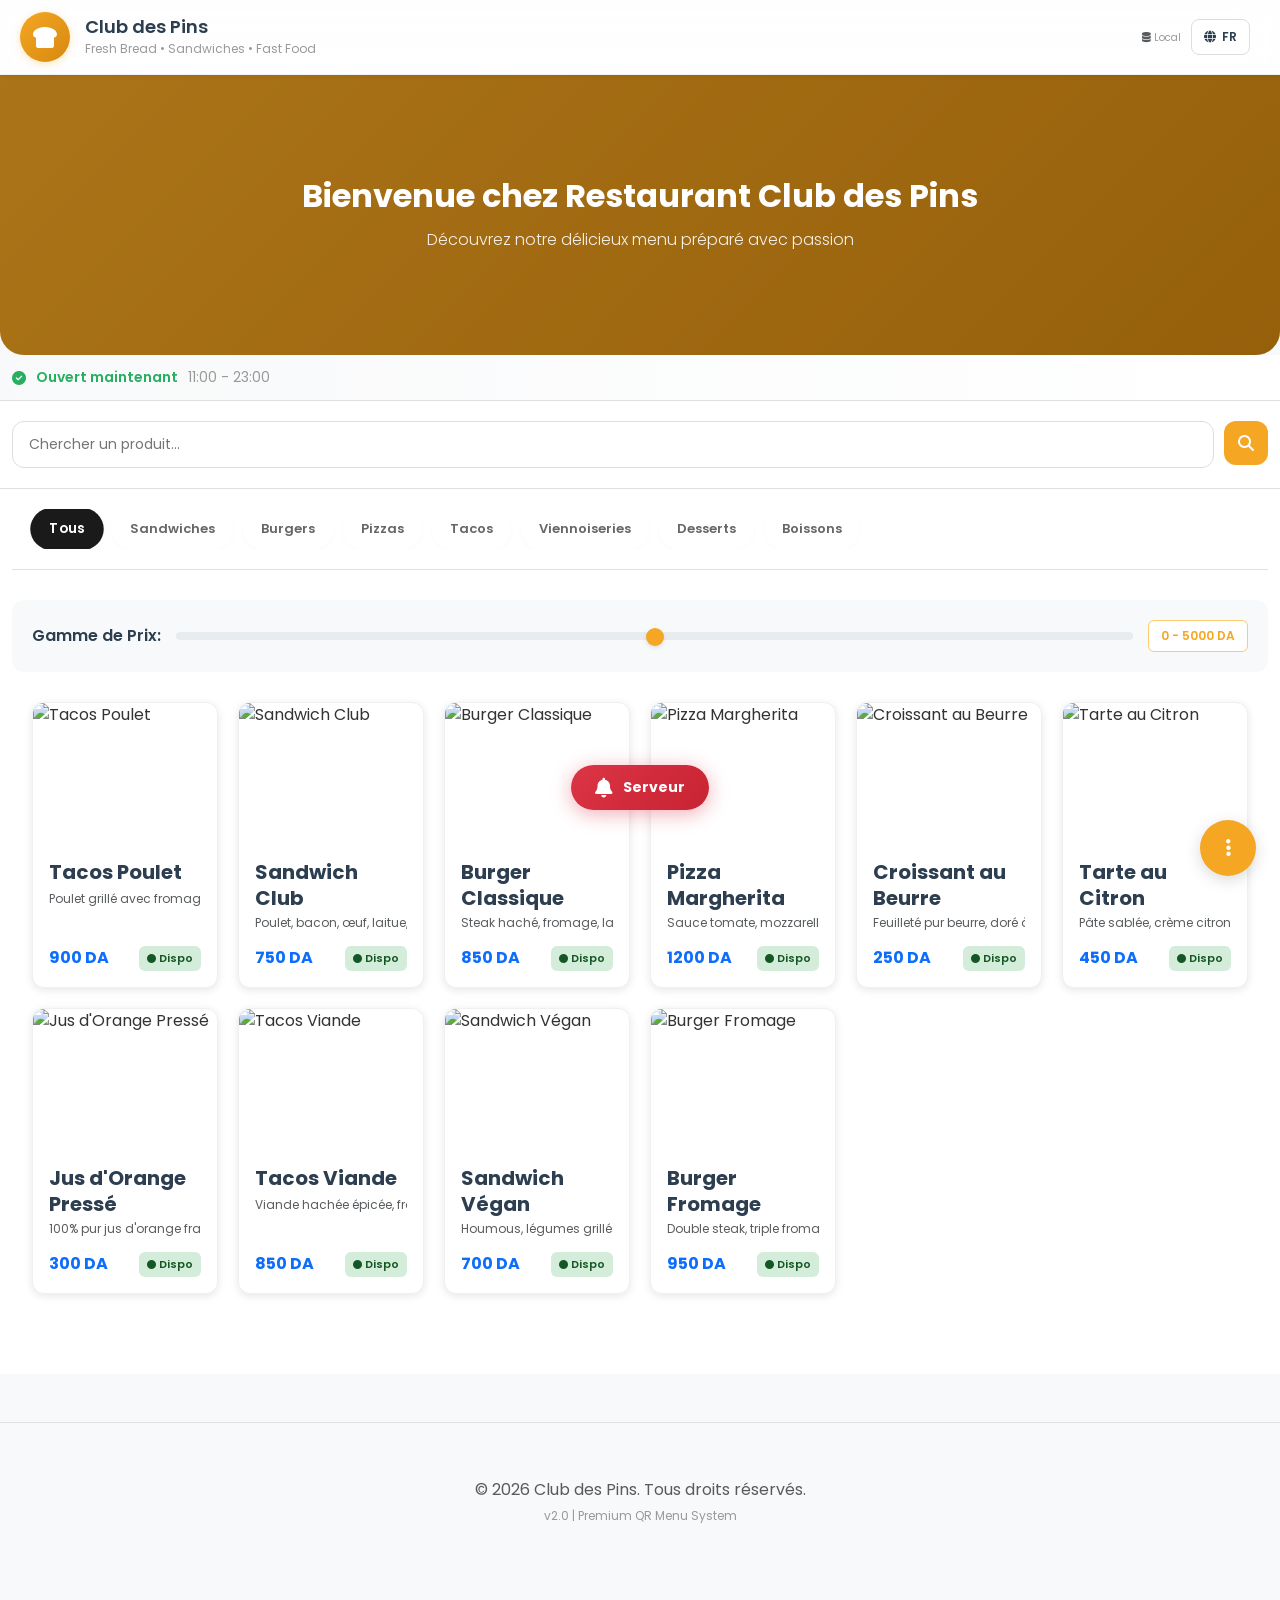
==== commit cdff496e: "add sync with google sheet" ====
--- a/index.html
+++ b/index.html
@@ -31,6 +31,10 @@
                 <i class="fas fa-utensils"></i>
                 <span class="table-num" id="tableNum"></span>
               </div>
+              <button class="btn btn-sm btn-outline-primary sync-btn" id="syncDataBtn" title="Synchroniser" style="display:none">
+                <i class="fas fa-sync"></i>
+              </button>
+              <span class="sync-status" id="syncStatus"></span>
               <div class="language-selector">
                 <button class="lang-btn" id="langBtn" data-bs-toggle="dropdown" aria-expanded="false">
                   <i class="fas fa-globe"></i> <span id="currentLang">FR</span>
@@ -68,6 +72,8 @@
       </div>
     </div>
 
+    <div id="promoBannerContainer" class="promo-banner-container" style="display:none"></div>
+
     <div class="search-section">
       <div class="container-fluid">
         <div class="search-wrapper">
@@ -92,6 +98,13 @@
             <span class="price-display" id="priceDisplay">0 - 5000 DA</span>
           </div>
         </div>
+
+        <section id="packsSection" class="packs-section" style="display:none">
+          <div class="packs-header">
+            <h3 class="packs-title" data-i18n="packs_title"><i class="fas fa-box-open me-2"></i>Nos Packs / Offres Spéciales</h3>
+          </div>
+          <div class="packs-grid" id="packsGrid"></div>
+        </section>
 
         <div class="products-grid" id="productsGrid">
           <div class="skeleton-card">
@@ -211,7 +224,7 @@
     <footer class="footer mt-5 bg-light border-top">
       <div class="container-fluid text-center py-4">
         <p class="mb-1 text-muted">&copy; 2026 <span id="footerRestaurantName">Club des Pins</span>. <span data-i18n="all_rights">Tous droits réservés</span>.</p>
-        <p class="footer-version small text-muted mb-0">v1.1 | Premium QR Menu System</p>
+        <p class="footer-version small text-muted mb-0">v2.0 | Premium QR Menu System</p>
       </div>
     </footer>
 
@@ -219,4 +232,4 @@
     <script src="js/app.js"></script>
     <script src="js/menu.js"></script>
   </body>
-</html>+</html>
--- a/css/style.css
+++ b/css/style.css
@@ -1,9 +1,4 @@
-/* ================================
-   GLOBAL STYLES & PRESET VARIABLES
-   ================================ */
-
 :root {
-  /* Vos variables existantes */
   --primary-color: #f5a623;
   --primary-dark: #d68910;
   --primary-light: #ffc96f;
@@ -16,8 +11,6 @@
   --card-shadow-hover: 0 8px 24px rgba(0, 0, 0, 0.15);
   --border-radius: 12px;
   --transition: all 0.3s cubic-bezier(0.4, 0, 0.2, 1);
-
-  /* Nouvelles variables Premium */
   --dark-color: #1a1a1a;
   --ease-premium: cubic-bezier(0.16, 1, 0.3, 1);
   --ease-elastic: cubic-bezier(0.34, 1.56, 0.64, 1);
@@ -38,6 +31,7 @@
   background-color: var(--light-bg);
   color: #333;
   overflow-x: hidden;
+  padding-bottom: 130px;
 }
 
 body[dir="rtl"] {
@@ -46,7 +40,6 @@
   text-align: right;
 }
 
-/* Typography */
 h1, h2, h3, h4, h5, h6 {
   font-weight: 600;
   color: var(--secondary-color);
@@ -68,10 +61,6 @@
 a:hover {
   color: var(--primary-dark);
 }
-
-/* ================================
-   MICRO-ANIMATIONS (Style Framer Motion)
-   ================================ */
 
 @keyframes fadeInUp {
   from {
@@ -100,9 +89,27 @@
   100% { background-position: 200% 0; }
 }
 
-/* ================================
-   HEADER STYLES (Amélioré avec Floutage)
-   ================================ */
+@keyframes pulse {
+  0% { box-shadow: 0 0 0 0 rgba(220, 53, 69, 0.6); }
+  70% { box-shadow: 0 0 0 14px rgba(220, 53, 69, 0); }
+  100% { box-shadow: 0 0 0 0 rgba(220, 53, 69, 0); }
+}
+
+@keyframes pulseIcon {
+  0%, 100% { transform: scale(1); }
+  50% { transform: scale(1.15); }
+}
+
+@keyframes slideInFromRight {
+  from { transform: translateX(100%); opacity: 0; }
+  to { transform: translateX(0); opacity: 1; }
+}
+
+@keyframes promoSlide {
+  0%, 20% { opacity: 1; }
+  25%, 95% { opacity: 0; }
+  100% { opacity: 1; }
+}
 
 .header {
   background: rgba(255, 255, 255, 0.85);
@@ -155,10 +162,9 @@
 .header-controls {
   display: flex;
   align-items: center;
-  gap: 15px;
-}
-
-/* Table Badge & Language Buttons */
+  gap: 10px;
+}
+
 .table-badge {
   background: white;
   border: 2px solid var(--primary-color);
@@ -208,9 +214,26 @@
   color: var(--primary-dark);
 }
 
-/* ================================
-   QR CODE & IMPRESSION (Conservé à 100%)
-   ================================ */
+.sync-btn {
+  border-radius: 8px;
+  font-size: 13px;
+  padding: 6px 10px;
+  transition: var(--transition);
+}
+
+.sync-btn:hover {
+  transform: rotate(180deg);
+}
+
+.sync-status {
+  font-size: 10px;
+  color: #999;
+  white-space: nowrap;
+}
+
+.sync-ok { color: var(--success-color); }
+.sync-warn { color: var(--warning-color); }
+
 .qr-grid { gap: 15px; }
 .qr-grid img { border: 1px solid #ddd; border-radius: 4px; transition: transform 0.2s; }
 .qr-grid img:hover { transform: scale(1.05); }
@@ -229,10 +252,6 @@
   .qr-grid { gap: 20px !important; justify-content: center !important; align-items: start !important; }
 }
 
-/* ================================
-   HERO SECTION
-   ================================ */
-
 .hero {
   height: 280px;
   position: relative;
@@ -258,10 +277,6 @@
 .hero-title { font-size: 32px; font-weight: 700; margin-bottom: 12px; color: white; }
 .hero-subtitle { font-size: 16px; color: rgba(255, 255, 255, 0.9); font-weight: 300; }
 
-/* ================================
-   STATUS & SEARCH SECTIONS
-   ================================ */
-
 .status-banner {
   background: linear-gradient(90deg, #f8f9fa, #fff);
   border-bottom: 1px solid #e0e0e0; padding: 12px 0;
@@ -277,10 +292,6 @@
 .search-btn { background: var(--primary-color); border: none; color: white; width: 44px; height: 44px; border-radius: var(--border-radius); cursor: pointer; display: flex; align-items: center; justify-content: center; transition: var(--transition); font-size: 16px; }
 .search-btn:hover { background: var(--primary-dark); transform: translateY(-2px); }
 
-/* ================================
-   SKELETON LOADING SCREENS (Nouveau)
-   ================================ */
-
 .skeleton-card {
   background: white;
   padding: 16px;
@@ -300,10 +311,6 @@
 .skeleton-text { height: 14px; margin-bottom: 8px; }
 .skeleton-text.line-1 { width: 70%; }
 .skeleton-text.line-2 { width: 45%; }
-
-/* ================================
-   CATEGORIES & FILTERS
-   ================================ */
 
 .main-content { padding: 20px 0; background: white; min-height: calc(100vh - 600px); }
 .categories-section { margin-bottom: 30px; border-bottom: 1px solid #e0e0e0; padding-bottom: 20px; }
@@ -335,10 +342,6 @@
 .filter-range::-webkit-slider-thumb { -webkit-appearance: none; appearance: none; width: 18px; height: 18px; border-radius: 50%; background: var(--primary-color); cursor: pointer; transition: var(--transition); box-shadow: 0 2px 4px rgba(0, 0, 0, 0.1); }
 .price-display { background: white; padding: 6px 12px; border-radius: 6px; font-size: 12px; font-weight: 600; color: var(--primary-color); white-space: nowrap; border: 1px solid var(--primary-light); }
 
-/* ================================
-   PRODUCTS GRID & CARDS (Premium)
-   ================================ */
-
 .products-grid {
   display: grid;
   grid-template-columns: repeat(auto-fill, minmax(160px, 1fr));
@@ -356,10 +359,10 @@
   display: flex;
   flex-direction: column;
   border: 1px solid #f0f0f0;
-  /* Hook entry transition */
   opacity: 0;
   animation: fadeInUp 0.6s var(--ease-premium) forwards;
   transition: transform 0.4s var(--ease-elastic), box-shadow 0.4s var(--ease-premium);
+  position: relative;
 }
 
 .product-card:hover {
@@ -382,17 +385,252 @@
 .product-content { padding: 15px; flex: 1; display: flex; flex-direction: column; }
 .product-name { font-size: 14px; font-weight: 600; color: var(--secondary-color); margin-bottom: 6px; line-height: 1.3; min-height: 28px; }
 .product-description { font-size: 12px; color: #999; margin-bottom: 10px; line-height: 1.3; display: -webkit-box; -webkit-line-clamp: 2; -webkit-box-orient: vertical; overflow: hidden; }
-.product-footer { display: flex; justify-content: space-between; align-items: center; margin-top: auto; }
+.product-footer { display: flex; justify-content: space-between; align-items: center; margin-top: auto; flex-wrap: wrap; gap: 4px; }
 .product-price { font-size: 16px; font-weight: 700; color: var(--primary-color); }
+.product-price-old { font-size: 12px; color: #999; }
 .availability-badge { font-size: 11px; padding: 4px 8px; border-radius: 6px; font-weight: 600; white-space: nowrap; }
 .availability-badge.available { background: #d4edda; color: #155724; }
 .availability-badge.unavailable { background: #f8d7da; color: #721c24; }
 .no-results { text-align: center; padding: 60px 20px; color: #999; }
 .no-results i { font-size: 48px; margin-bottom: 20px; opacity: 0.3; }
 
-/* ================================
-   FLOATING QUICK ACTIONS MENU (FAB)
-   ================================ */
+.promo-ribbon {
+  position: absolute;
+  top: 8px;
+  left: 8px;
+  background: var(--accent-color);
+  color: white;
+  font-size: 11px;
+  font-weight: 700;
+  padding: 3px 10px;
+  border-radius: 20px;
+  z-index: 2;
+  box-shadow: 0 2px 8px rgba(231, 76, 60, 0.4);
+  animation: pulse 2s infinite;
+}
+
+.stock-badge {
+  position: absolute;
+  top: 8px;
+  right: 8px;
+  font-size: 10px;
+  font-weight: 600;
+  padding: 3px 8px;
+  border-radius: 20px;
+  z-index: 2;
+}
+
+.stock-badge.out-of-stock {
+  background: #dc3545;
+  color: white;
+}
+
+.stock-badge.low-stock {
+  background: #ffc107;
+  color: #333;
+}
+
+.promo-banner-container {
+  background: linear-gradient(135deg, #667eea 0%, #764ba2 100%);
+  overflow: hidden;
+  position: relative;
+}
+
+.promo-carousel {
+  position: relative;
+  min-height: 100px;
+}
+
+.promo-slide {
+  display: none;
+  padding: 20px;
+  position: relative;
+  min-height: 100px;
+  align-items: center;
+  justify-content: center;
+  text-align: center;
+}
+
+.promo-slide.active {
+  display: flex;
+  animation: fadeInUp 0.5s var(--ease-premium) forwards;
+}
+
+.promo-bg {
+  position: absolute; top: 0; left: 0; width: 100%; height: 100%;
+  background-size: cover; background-position: center; opacity: 0.2;
+}
+
+.promo-content {
+  position: relative; z-index: 2; color: white;
+}
+
+.promo-badge {
+  display: inline-block;
+  background: rgba(255, 255, 255, 0.2);
+  backdrop-filter: blur(10px);
+  color: white;
+  font-weight: 800;
+  font-size: 24px;
+  padding: 4px 16px;
+  border-radius: 30px;
+  margin-bottom: 8px;
+}
+
+.promo-title {
+  color: white;
+  font-size: 18px;
+  font-weight: 700;
+  margin-bottom: 4px;
+}
+
+.promo-desc {
+  color: rgba(255, 255, 255, 0.85);
+  font-size: 13px;
+}
+
+.promo-dots {
+  display: flex;
+  justify-content: center;
+  gap: 6px;
+  padding-bottom: 12px;
+}
+
+.promo-dot {
+  width: 8px;
+  height: 8px;
+  border-radius: 50%;
+  background: rgba(255, 255, 255, 0.4);
+  cursor: pointer;
+  transition: var(--transition);
+}
+
+.promo-dot.active {
+  background: white;
+  transform: scale(1.3);
+}
+
+.packs-section {
+  padding: 0 20px 30px;
+}
+
+.packs-header {
+  margin-bottom: 16px;
+}
+
+.packs-title {
+  font-size: 20px;
+  font-weight: 700;
+  color: var(--secondary-color);
+}
+
+.packs-title i {
+  color: var(--primary-color);
+}
+
+.packs-grid {
+  display: grid;
+  grid-template-columns: repeat(auto-fill, minmax(280px, 1fr));
+  gap: 20px;
+}
+
+.pack-card {
+  background: white;
+  border-radius: var(--border-radius);
+  overflow: hidden;
+  cursor: pointer;
+  box-shadow: var(--card-shadow);
+  border: 2px solid var(--primary-light);
+  opacity: 0;
+  animation: fadeInUp 0.6s var(--ease-premium) forwards;
+  transition: transform 0.4s var(--ease-elastic), box-shadow 0.4s var(--ease-premium);
+}
+
+.pack-card:hover {
+  transform: translateY(-6px);
+  box-shadow: 0 12px 24px rgba(245, 166, 35, 0.15);
+  border-color: var(--primary-color);
+}
+
+.pack-image {
+  width: 100%; height: 160px; overflow: hidden; position: relative;
+}
+
+.pack-image img {
+  width: 100%; height: 100%; object-fit: cover;
+  transition: transform 0.6s var(--ease-premium);
+}
+
+.pack-card:hover .pack-image img {
+  transform: scale(1.05);
+}
+
+.pack-badge {
+  position: absolute;
+  top: 12px;
+  right: 12px;
+  background: linear-gradient(135deg, var(--primary-color), var(--primary-dark));
+  color: white;
+  font-weight: 700;
+  font-size: 12px;
+  padding: 5px 14px;
+  border-radius: 20px;
+  box-shadow: 0 2px 8px rgba(245, 166, 35, 0.4);
+}
+
+.pack-content { padding: 16px; }
+.pack-name { font-size: 16px; margin-bottom: 6px; }
+.pack-description { font-size: 13px; margin-bottom: 12px; }
+
+.pack-items {
+  background: var(--light-bg);
+  border-radius: 8px;
+  padding: 10px 14px;
+  margin-bottom: 12px;
+}
+
+.pack-items-list {
+  list-style: none;
+  padding: 0;
+  margin: 6px 0 0;
+}
+
+.pack-items-list li {
+  font-size: 12px;
+  color: #666;
+  padding: 2px 0;
+  padding-left: 16px;
+  position: relative;
+}
+
+.pack-items-list li::before {
+  content: "•";
+  color: var(--primary-color);
+  font-weight: bold;
+  position: absolute;
+  left: 0;
+}
+
+body[dir="rtl"] .pack-items-list li {
+  padding-left: 0;
+  padding-right: 16px;
+}
+
+body[dir="rtl"] .pack-items-list li::before {
+  left: auto;
+  right: 0;
+}
+
+.pack-footer { border-top: 1px solid #f0f0f0; padding-top: 12px; }
+.pack-price { color: var(--primary-color); }
+.pack-save-badge {
+  font-size: 11px;
+  background: #d4edda;
+  color: #155724;
+  padding: 4px 10px;
+  border-radius: 20px;
+  font-weight: 600;
+}
 
 .fab-container {
   position: fixed;
@@ -466,9 +704,59 @@
   border: 2px solid #0d6efd;
 }
 
-/* ================================
-   MODALS MODERN REFIT & FOOTER
-   ================================ */
+.call-waiter-fab {
+  position: fixed;
+  bottom: 90px;
+  left: 50%;
+  transform: translateX(-50%);
+  z-index: 1050;
+  background: linear-gradient(135deg, #dc3545, #c82333);
+  color: white;
+  border: none;
+  border-radius: 50px;
+  padding: 12px 24px;
+  display: flex;
+  align-items: center;
+  gap: 10px;
+  font-weight: 700;
+  font-size: 15px;
+  cursor: pointer;
+  box-shadow: 0 4px 20px rgba(220, 53, 69, 0.4);
+  animation: pulse 2s infinite;
+  transition: all 0.3s var(--ease-elastic);
+}
+
+.call-waiter-fab:hover {
+  transform: translateX(-50%) scale(1.05);
+  box-shadow: 0 6px 28px rgba(220, 53, 69, 0.5);
+}
+
+.call-waiter-fab i {
+  font-size: 20px;
+  animation: pulseIcon 1.5s infinite;
+}
+
+.call-waiter-fab .cw-label {
+  font-size: 14px;
+}
+
+.call-waiter-fab .cw-pulse {
+  position: absolute;
+  width: 100%;
+  height: 100%;
+  border-radius: 50px;
+  animation: pulse 2s infinite;
+}
+
+.rtl .call-waiter-fab {
+  left: 50%;
+  right: auto;
+  transform: translateX(-50%);
+}
+
+.rtl .call-waiter-fab:hover {
+  transform: translateX(-50%) scale(1.05);
+}
 
 .premium-modal .modal-content {
   border-radius: 24px;
@@ -493,6 +781,23 @@
 .ingredients-section { background: var(--light-bg); padding: 15px; border-radius: 8px; margin-bottom: 20px; }
 .price-availability { display: flex; justify-content: space-between; align-items: center; padding-top: 15px; border-top: 1px solid #e0e0e0; }
 
+.order-item {
+  transition: var(--transition);
+}
+
+.order-item:hover {
+  background: #f0f0f0 !important;
+}
+
+.remove-item-btn {
+  transition: var(--transition);
+}
+
+.remove-item-btn:hover {
+  background: #dc3545;
+  color: white !important;
+}
+
 .footer { background: var(--secondary-color); color: white; padding: 30px 0; text-align: center; margin-top: 40px; }
 #orderToast { z-index: 1060 !important; }
 .toast { min-width: 250px; }
@@ -502,4 +807,4 @@
 ::-webkit-scrollbar { width: 8px; height: 8px; }
 ::-webkit-scrollbar-track { background: #f1f1f1; }
 ::-webkit-scrollbar-thumb { background: var(--primary-color); border-radius: 4px; }
-::-webkit-scrollbar-thumb:hover { background: var(--primary-dark); }+::-webkit-scrollbar-thumb:hover { background: var(--primary-dark); }
